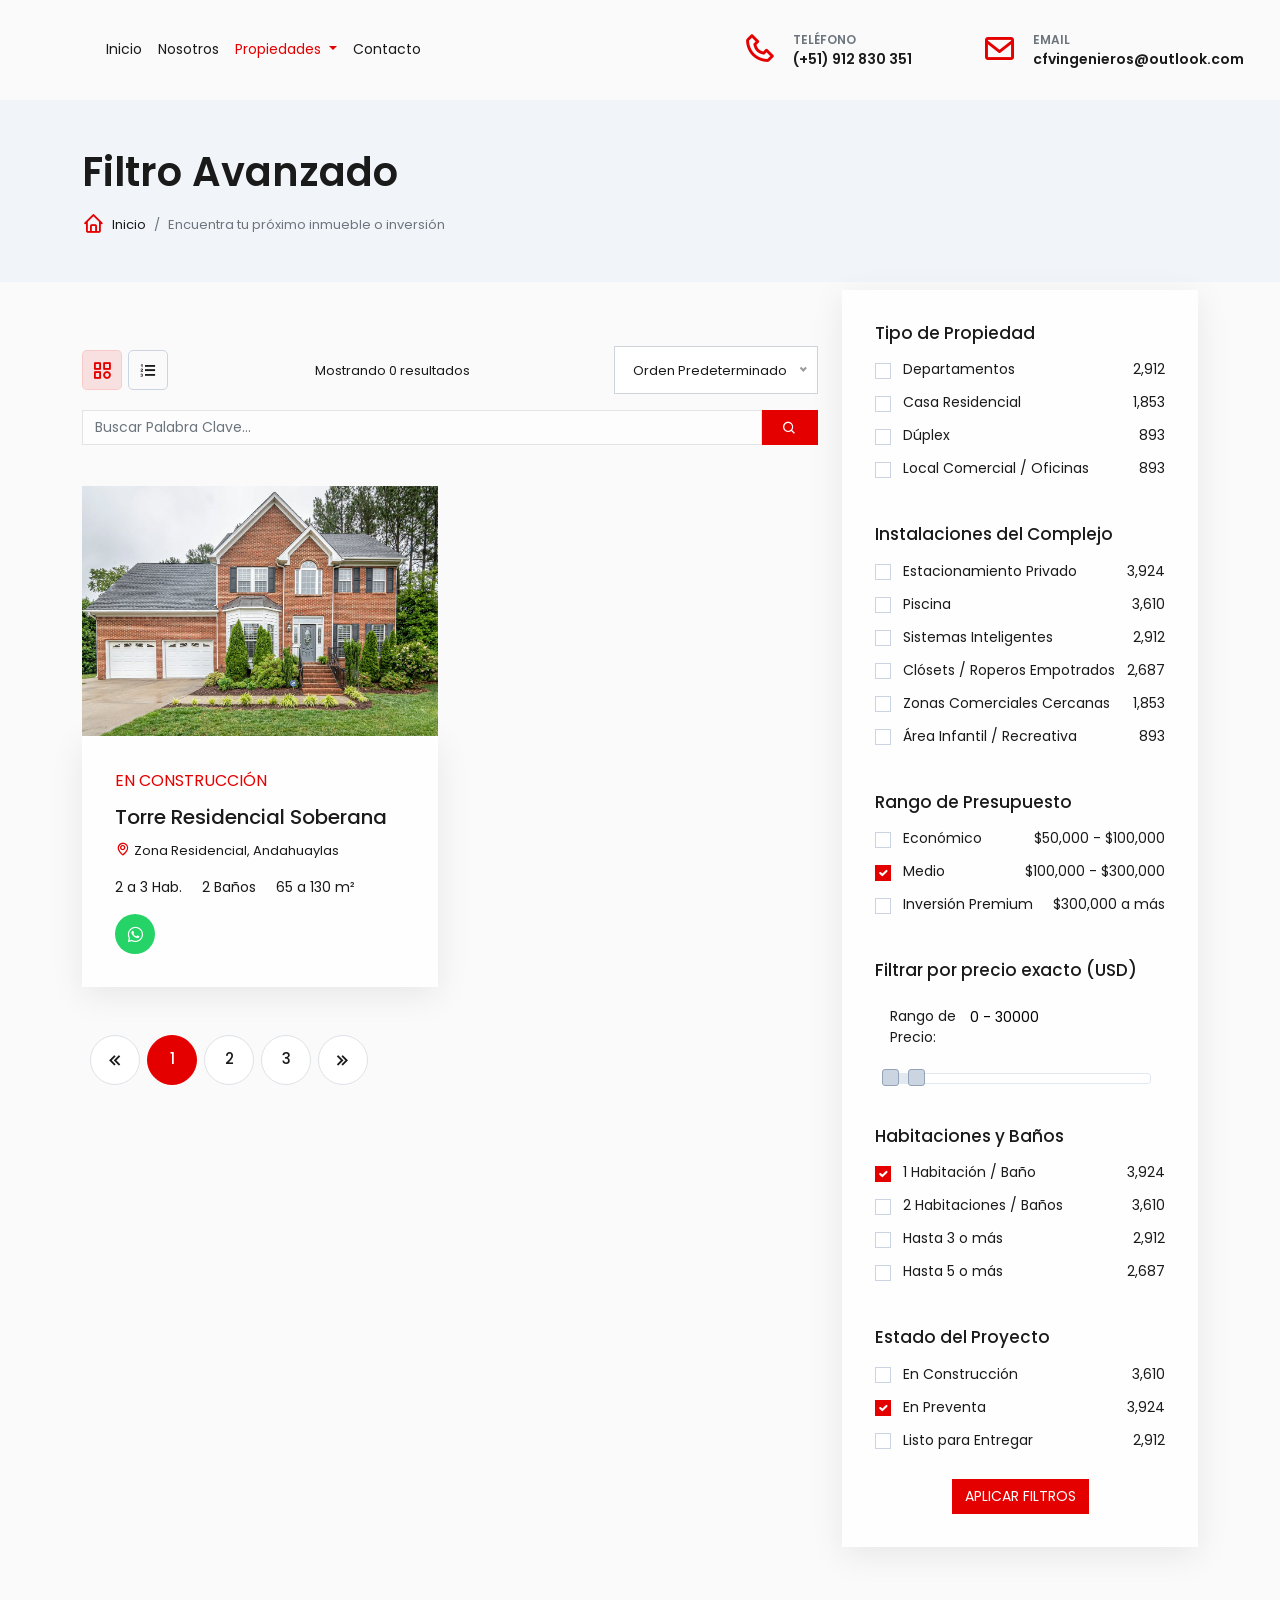
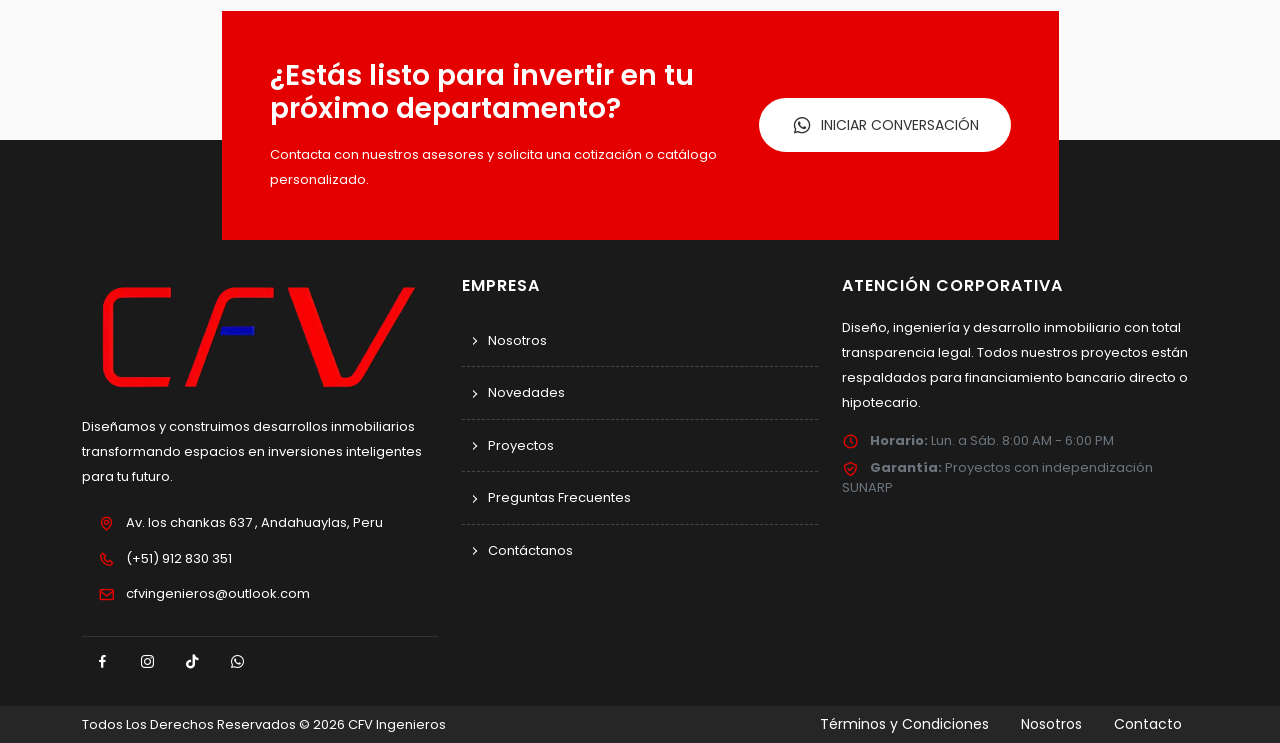
==== search.html @ 06c72a53 "" ====
<!DOCTYPE html>
<html lang="es">

<head>
    <meta charset="UTF-8">
    <meta name="viewport" content="width=device-width, initial-scale=1.0">
    <title>Inmobiliaria - CFV</title>

    <!-- Google Fonts -->
    <link rel="preconnect" href="https://fonts.googleapis.com">
    <link rel="preconnect" href="https://fonts.gstatic.com" crossorigin>
    <link
        href="https://fonts.googleapis.com/css2?family=Poppins:ital,wght@0,100;0,200;0,300;0,400;0,500;0,600;0,700;0,800;0,900;1,100;1,200;1,300;1,400;1,500;1,600;1,700;1,800;1,900&display=swap"
        rel="stylesheet">

    <!-- Css Files & Libraries -->
    <link rel="stylesheet" href="libs/bootstrap/css/bootstrap.min.css">
    <link rel="stylesheet" href="libs/boxicons/css/boxicons.min.css">
    <link rel="stylesheet" href="libs/owl/assets/owl.carousel.min.css">
    <link rel="stylesheet" href="libs/owl/assets/owl.theme.default.min.css">
    <link rel="stylesheet" href="libs/niceselect/css/nice-select.css">
    <link rel="stylesheet" href="libs/slick/slick.css">
    <link rel="stylesheet" href="libs/slick/slick-theme.css">
    <link rel="stylesheet" href="libs/jquery_ui/jquery-ui.css">
    <link rel="stylesheet" href="css/style.css">
</head>

<body>

    <div id="app">
        <!-- Navbar Start -->
        <nav class="navbar navbar-expand-lg">
            <div class="container">
                <a class="navbar-brand" href="index.html" title="Logo">
                    <img src="images/logo.png" height="50" alt="">
                </a>
                <button class="navbar-toggler" type="button" data-bs-toggle="offcanvas" title="Menu Toggle"
                    data-bs-target="#offcanvas" aria-controls="offcanvas">
                    <span class="navbar-toggler-icon"></span>
                </button>
                <div class="offcanvas offcanvas-end w-100" id="offcanvas">
                    <div class="offcanvas-header">
                        <a class="navbar-brand" href="index.html" title="Logo">
                            <img src="images/logo.png" height="50" alt="">
                        </a>
                        <button type="button" class="btn-close" data-bs-dismiss="offcanvas" aria-label="Close"></button>
                    </div>
                    <div class="offcanvas-body">
                        <ul class="navbar-nav me-auto mb-2 mb-lg-0">
                            <li class="nav-item">
                                <a class="nav-link" href="index.html">Inicio</a>
                            </li>
                            <li class="nav-item">
                                <a class="nav-link" href="index.html#about-us">Nosotros</a>
                            </li>
                            <li class="nav-item dropdown">
                                <a class="nav-link dropdown-toggle active" href="#" role="button" data-bs-toggle="dropdown"
                                    aria-expanded="false">
                                    Propiedades
                                </a>
                                <ul class="dropdown-menu">
                                    <li><a class="dropdown-item active" href="search.html">Buscador de Propiedades</a></li>
                                </ul>
                            </li>
                            <li class="nav-item">
                                <a class="nav-link" href="contacto.html">Contacto</a>
                            </li>
                        </ul>
                        <div class="row">
                            <div class="col-12 col-sm-6 mb-3 mb-sm-0">
                                <div class="d-flex phone-info">
                                    <div class="flex-shrink-0 me-3">
                                        <i class='bx bx-phone fs-4 text-main-color'></i>
                                    </div>
                                    <div class="flex-grow-1">
                                        <span class="fw-semibold fs-12 d-block text-muted">TELÉFONO</span>
                                        <span class="fs-14 fw-semibold">(+51) 912 830 351</span>
                                    </div>
                                </div>
                            </div>
                            <div class="col-12 col-sm-6 mb-3 mb-sm-0">
                                <div class="d-flex mail-info">
                                    <div class="flex-shrink-0 me-3">
                                        <i class='bx bx-envelope fs-4 text-main-color'></i>
                                    </div>
                                    <div class="flex-grow-1">
                                        <span class="fw-semibold fs-12 d-block text-muted">EMAIL</span>
                                        <span class="fs-14 fw-semibold">cfvingenieros@outlook.com</span>
                                    </div>
                                </div>
                            </div>
                        </div>
                    </div>
                </div>
            </div>
        </nav>
        <!-- ./navbar -->

        <!-- Breadcrumbs -->
        <section class="section page-breadcrumb mb-5">
            <div class="container">
                <h2>Filtro Avanzado</h2>
                <nav aria-label="breadcrumb">
                    <ol class="breadcrumb">
                        <li class="breadcrumb-item"><i class="bx bx-home"></i><a href="index.html">Inicio</a></li>
                        <li class="breadcrumb-item active" aria-current="page">Encuentra tu próximo inmueble o inversión</li>
                    </ol>
                </nav>
            </div>
        </section>
        <!-- ./page-breadcrumb -->


        <div class="container">
            <div class="row">
                <!-- Main Page Content -->
                <div class="col-12 col-md-8">
                    <main class="filter-results-area">
                        <div class="filter-options">
                            <div class="grid-view">
                                <a href="#" role="button" title="Vista en cuadrícula" class="active"><i
                                        class="bx bx-category"></i></a>
                                <a href="#" role="button" title="Vista en lista"><i class="bx bx-list-ol"></i></a>
                            </div>

                            <div class="showing-number">
                                <p>Mostrando <span id="total-proyectos-conteo">0</span> resultados</p>
                            </div>


                            <select name="sort" id="sort" title="Orden de visualización">
                                <option data-display="Orden Predeterminado">Orden Predeterminado</option>
                                <option value="">Más buscados</option>
                                <option value="">Novedades y lanzamientos</option>
                                <option value="">Precio: bajo a alto</option>
                                <option value="">Precio: alto a bajo</option>
                            </select>
                        </div>


                        <form action="#" method="get">
                            <input type="text" name="search" class="form-control" placeholder="Buscar palabra clave...">
                            <button type="submit" class="btn" title="Buscar"><i class="bx bx-search"></i></button>
                        </form>

                        <div class="row">

                           <!-- TARJETA RESULTADO 1 -->
                            <div class="col-12 col-md-6">
                                <div class="property-item position-relative">
                                    <div class="property-image" style="position: relative !important; z-index: 1 !important;">
                                        <!-- Envolvemos físicamente la foto en un enlace real -->
                                        <a href="single.html?id=soberana" style="display: block; width: 100%; height: 100%; pointer-events: auto !important; cursor: pointer !important;">
                                            <img src="images/image-2.jpg" height="250" alt="Torre Residencial Soberana" style="pointer-events: auto !important;">
                                        </a>
                                    </div>

                                    <div class="property-details">
                                        <span class="info-label">En Construcción</span>
                                        <h3 class="title"><a href="single.html?id=soberana" class="stretched-link">Torre Residencial Soberana</a></h3>
                                        <div class="location">
                                            <i class="bx bx-map"></i>
                                            Zona Residencial, Andahuaylas
                                        </div>
                                        <ul>
                                            <li>2 a 3 Hab.</li>
                                            <li>2 Baños</li>
                                            <li>65 a 130 m²</li>
                                        </ul>
                                        <!-- CORRECCIÓN COMERCIAL: Enlace de WhatsApp completo y unificado -->
                                        <div class="actions position-relative" style="z-index: 10;">
                                            <a href="https://wa.me." 
                                               target="_blank" title="Consultar por WhatsApp" 
                                               class="btn btn-sm btn-success rounded-circle d-flex align-items-center justify-content-center p-0" 
                                               style="width: 40px; height: 40px; background-color: #25D366; border: none;">
                                                <i class="bx bxl-whatsapp fs-5 text-white"></i>
                                            </a>
                                        </div>
                                    </div>
                                </div>
                            </div>
<!-- TARJETA RESULTADO 1 -->
                           <nav aria-label="Page navigation example">
                                <ul class="pagination my-4">
                                    <li class="page-item"><a class="page-link" href="#" title="Anterior"><i
                                                class="bx bx-chevrons-left"></i></a></li>
                                    <li class="page-item"><a class="page-link active" href="#">1</a></li>
                                    <li class="page-item"><a class="page-link" href="#">2</a></li>
                                    <li class="page-item"><a class="page-link" href="#">3</a></li>
                                    <li class="page-item"><a class="page-link" href="#" title="Siguiente"><i
                                                class="bx bx-chevrons-right"></i></a></li>
                                </ul>
                            </nav>
                        </div>
                    </main>
                </div>

                <!-- Sidebar -->
                <div class="col-12 col-md-4">
                    <aside class="filter-sidebar sticky-md-top">
                        <form action="search.html" method="get">
                            <h4 class="border-0 pt-0">Tipo de Propiedad</h4>
                            <ul>
                                <li>
                                    <label class="form-check-label">
                                        <input type="checkbox" class="form-check-input">
                                        Departamentos
                                        <span>2,912</span>
                                    </label>
                                </li>
                                <li>
                                    <label class="form-check-label">
                                        <input type="checkbox" class="form-check-input">
                                        Casa Residencial
                                        <span>1,853</span>
                                    </label>
                                </li>
                                <li>
                                    <label class="form-check-label">
                                        <input type="checkbox" class="form-check-input">
                                        Dúplex
                                        <span>893</span>
                                    </label>
                                </li>
                                 <li>
                                    <label class="form-check-label">
                                        <input type="checkbox" class="form-check-input">
                                        Local Comercial / Oficinas
                                        <span>893</span>
                                    </label>
                                </li>
                            </ul>

                            <h4>Instalaciones del Complejo</h4>
                            <ul>
                                <li>
                                    <label class="form-check-label">
                                        <input type="checkbox" class="form-check-input">
                                        Estacionamiento Privado
                                        <span>3,924</span>
                                    </label>
                                </li>
                                <li>
                                    <label class="form-check-label">
                                        <input type="checkbox" class="form-check-input">
                                        Piscina
                                        <span>3,610</span>
                                    </label>
                                </li>
                                <li>
                                    <label class="form-check-label">
                                        <input type="checkbox" class="form-check-input">
                                        Sistemas Inteligentes
                                        <span>2,912</span>
                                    </label>
                                </li>
                                <li>
                                    <label class="form-check-label">
                                        <input type="checkbox" class="form-check-input">
                                        Clósets / Roperos Empotrados
                                        <span>2,687</span>
                                    </label>
                                </li>
                                <li>
                                    <label class="form-check-label">
                                        <input type="checkbox" class="form-check-input">
                                        Zonas Comerciales Cercanas
                                        <span>1,853</span>
                                    </label>
                                </li>
                                <li>
                                    <label class="form-check-label">
                                        <input type="checkbox" class="form-check-input">
                                        Área Infantil / Recreativa
                                        <span>893</span>
                                    </label>
                                </li>
                            </ul>

                            <h4>Rango de Presupuesto</h4>
                            <ul>
                                <li>
                                    <label class="form-check-label">
                                        <input type="checkbox" class="form-check-input">
                                        Económico
                                        <span>$50,000 - $100,000</span>
                                    </label>
                                </li>
                                <li>
                                    <label class="form-check-label">
                                        <input type="checkbox" class="form-check-input" checked="checked">
                                        Medio
                                        <span>$100,000 - $300,000</span>
                                    </label>
                                </li>
                                <li>
                                    <label class="form-check-label">
                                        <input type="checkbox" class="form-check-input">
                                        Inversión Premium
                                        <span>$300,000 a más</span>
                                    </label>
                                </li>
                            </ul>

                            <h4>Filtrar por precio exacto (USD)</h4>
                            <div class="slider-box">
                                <label for="priceRange">Rango de Precio:</label>
                                <input type="text" id="priceRange" readonly>
                                <div id="price-range" class="slider"></div>
                            </div>

                            <h4>Habitaciones y Baños</h4>
                            <ul>
                                <li>
                                    <label class="form-check-label">
                                        <input type="checkbox" class="form-check-input" checked="checked">
                                        1 Habitación / Baño
                                        <span>3,924</span>
                                    </label>
                                </li>
                                <li>
                                    <label class="form-check-label">
                                        <input type="checkbox" class="form-check-input">
                                        2 Habitaciones / Baños
                                        <span>3,610</span>
                                    </label>
                                </li>
                                <li>
                                    <label class="form-check-label">
                                        <input type="checkbox" class="form-check-input">
                                        Hasta 3 o más
                                        <span>2,912</span>
                                    </label>
                                </li>
                                <li>
                                    <label class="form-check-label">
                                        <input type="checkbox" class="form-check-input">
                                        Hasta 5 o más
                                        <span>2,687</span>
                                    </label>
                                </li>
                            </ul>

                            <h4>Estado del Proyecto</h4>
                            <ul>
                                <li>
                                    <label class="form-check-label">
                                        <input type="checkbox" class="form-check-input">
                                        En Construcción
                                        <span>3,610</span>
                                    </label>
                                </li>
                                <li>
                                    <label class="form-check-label">
                                        <input type="checkbox" class="form-check-input" checked="checked">
                                        En Preventa
                                        <span>3,924</span>
                                    </label>
                                </li>
                                <li>
                                    <label class="form-check-label">
                                        <input type="checkbox" class="form-check-input">
                                        Listo para Entregar
                                        <span>2,912</span>
                                    </label>
                                </li>
                            </ul>

                            <div class="text-center">
                                <button type="button" class="btn">Aplicar Filtros</button>
                            </div>
                        </form>
                    </aside>
                </div>
            </div>
        </div>


        <!-- Call To Action -->
        <section class="section call-to-action-area position-relative pb-0 mb-0">
            <div class="container">
                <div class="call-to-action-inner">
                    <div class="d-md-flex align-items-center mb-0 text-center text-md-start">
                        <div class="me-auto">
                            <h6>¿Estás listo para invertir en tu próximo departamento?</h6>
                            <p>Contacta con nuestros asesores y solicita una cotización o catálogo personalizado.</p>
                        </div>
                        <a href="https://wa.link/wkljug" 
                           target="_blank" role="button">
                           <i class='bx bxl-whatsapp me-2'></i> Iniciar Conversación
                        </a>
                    </div>
                </div>
            </div>
        </section>
        <!-- ./call-to-action-area -->

        <!-- Footer -->
        <div class="footer">
            <div class="container">
                <div class="row">
                    <div class="col-12 col-md-4 mb-5 mb-md-0">
                        <a href="index.html" title="eStateX">
                            <img src="images/logo_reverse.png" alt="Logo">
                        </a>
                        <p class="my-3">Diseñamos y construimos desarrollos inmobiliarios 
                        transformando espacios en inversiones inteligentes para tu futuro.</p>
                        <ul class="nav flex-column ms-3">
                            <li class="nav-item my-2">
                                <i class="bx bx-map"></i>
                                <a href="https://maps.app.goo.gl/tuPTubRzCG1Ykdqv7" target="_blank" rel="noopener" class="text-white text-decoration-none">
                                    Av. los chankas 637 , Andahuaylas, Peru
                                </a>
                            </li>
                            <li class="nav-item my-2">
                                <i class="bx bx-phone"></i>
                                 <a href="https://wa.link/wkljug" class="text-white text-decoration-none">
                                    (+51) 912 830 351
                                </a>
                            </li>
                            <li class="nav-item my-2">
                                <i class="bx bx-envelope"></i>
                                <a href="mailto:cfvingenieros@outlook.com" class="text-white text-decoration-none">
                                    cfvingenieros@outlook.com
                                </a>
                            </li>
                        </ul>
                        <div class="social-links">
                            <a href="https://www.facebook.com/InmobiliariaCFV" target="_blank" title="Facebook"
                                rel="noopener"><i class="bx bxl-facebook"></i></a>
                            <a href="https://www.instagram.com/cfvinmobiliaria" target="_blank" title="Instagram"
                                rel="noopener"><i class="bx bxl-instagram"></i></a>
                            <!-- REEMPLAZADO LINKEDIN POR TIKTOK -->
                            <a href="https://www.tiktok.com/@cfvinmobiliaria" target="_blank" title="TikTok"
                                rel="noopener"><i class="bx bxl-tiktok"></i></a>
                            <!-- WHATSAPP ACTUALIZADO -->
                            <a href="https://wa.link/wkljug" target="_blank" title="WhatsApp" rel="noopener"><i
                                    class="bx bxl-whatsapp"></i></a>
                        </div>
                    </div>
                    <div class="col-12 col-md-4 mb-5 mb-md-0">
                        <h6>Empresa</h6>
                        <ul class="nav flex-column page-list">
                            <li class="nav-item">
                                <a href="#about-us" class="nav-link">Nosotros</a>
                            </li>
                            <li class="nav-item">
                                <a href="#" class="nav-link">Novedades</a>
                            </li>
                            <li class="nav-item">
                                <a href="search.html" class="nav-link">Proyectos</a>
                            </li>
                            <li class="nav-item">
                                <a href="#" class="nav-link">Preguntas Frecuentes</a>
                            </li>
                            <li class="nav-item">
                                <a href="https://wa.link/wkljug" class="nav-link border-0">Contáctanos</a>
                            </li>
                        </ul>
                    </div>
                    <div class="col-12 col-md-4 mb-5 mb-md-0">
                        <h6>Atención Corporativa</h6>
                        <p>Diseño, ingeniería y desarrollo inmobiliario con total transparencia legal. Todos nuestros proyectos están respaldados para financiamiento bancario directo o hipotecario.</p>
                        <ul class="list-unstyled text-muted fs-13 mt-3">
                            <li class="mb-2"><i class="bx bx-time-five me-2 text-main-color"></i> <strong>Horario:</strong> Lun. a Sáb. 8:00 AM - 6:00 PM</li>
                            <li><i class="bx bx-check-shield me-2 text-main-color"></i> <strong>Garantía:</strong> Proyectos con independización SUNARP</li>
                        </ul>
                    </div>
                </div>
            </div>
        </div>
        <!-- ./footer -->


<!-- Copy Rights -->
        <div class="copy-right">
            <div class="container">
                <div class="d-md-flex align-items-center justify-content-between">
                    <p class="text-capitalize text-center text-md-start">
                        Todos los derechos reservados © <script>document.write(new Date().getFullYear());</script> CFV Ingenieros
                    </p>
                    <ul class="nav justify-content-center justify-content-md-start">
                        <li class="nav-item">
                            <a href="#" class="nav-link">Términos y Condiciones</a>
                        </li>
                        <li class="nav-item">
                            <a href="#about-us" class="nav-link">Nosotros</a>
                        </li>
                        <li class="nav-item">
                            <a href="https://wa.link/wkljug" class="nav-link">Contacto</a>
                        </li>
                    </ul>
                </div>
            </div>
        </div>
        <!-- ./copy-right -->

    <!-- Js Files & Libraries -->
    <script src="libs/bootstrap/js/bootstrap.bundle.min.js"></script>
    <script src="libs/jquery/jquery-3.7.1.min.js"></script>
    <script src="libs/owl/owl.carousel.min.js"></script>
    <script src="libs/counterjs/jquery.waypoints.min.js"></script>
    <script src="libs/counterjs/jquery.counterup.min.js"></script>
    <script src="libs/niceselect/js/jquery.nice-select.min.js"></script>
    <script src="libs/jquery_ui/jquery-ui.js"></script>
    <script src="libs/slick/slick.min.js"></script>
    <script src="libs/lightcase/js/lightcase.js"></script>
    <script src="libs/lightcase/js/jquery.events.touch.min.js"></script>
    <script src="js/main.js"></script>
</body>

</html>
---- libs/niceselect/css/nice-select.css ----
.nice-select {
  -webkit-tap-highlight-color: transparent;
  background-color: #fff;
  border-radius: 0;
  border: 1px solid #ced4da;
  box-sizing: border-box;
  clear: both;
  cursor: pointer;
  display: block;
  float: left;
  font-family: inherit;
  font-size: 13px;
  font-weight: normal;
  height: 48px;
  line-height: 48px;
  outline: none;
  padding-left: 18px;
  padding-right: 30px;
  position: relative;
  text-align: left !important;
  -webkit-transition: all 0.2s ease-in-out;
  transition: all 0.2s ease-in-out;
  -webkit-user-select: none;
  -moz-user-select: none;
  -ms-user-select: none;
  user-select: none;
  white-space: nowrap;
  width: auto;
}

.nice-select:hover {
  border-color: #dbdbdb;
}

.nice-select:active,
.nice-select.open,
.nice-select:focus {
  border-color: #999;
}

.nice-select:after {
  border-bottom: 2px solid #999;
  border-right: 2px solid #999;
  content: '';
  display: block;
  height: 5px;
  margin-top: -4px;
  pointer-events: none;
  position: absolute;
  right: 12px;
  top: 50%;
  -webkit-transform-origin: 66% 66%;
  -ms-transform-origin: 66% 66%;
  transform-origin: 66% 66%;
  -webkit-transform: rotate(45deg);
  -ms-transform: rotate(45deg);
  transform: rotate(45deg);
  -webkit-transition: all 0.15s ease-in-out;
  transition: all 0.15s ease-in-out;
  width: 5px;
}

.nice-select.open:after {
  -webkit-transform: rotate(-135deg);
  -ms-transform: rotate(-135deg);
  transform: rotate(-135deg);
}

.nice-select.open .list {
  opacity: 1;
  pointer-events: auto;
  -webkit-transform: scale(1) translateY(0);
  -ms-transform: scale(1) translateY(0);
  transform: scale(1) translateY(0);
}

.nice-select.disabled {
  border-color: #ededed;
  color: #999;
  pointer-events: none;
}

.nice-select.disabled:after {
  border-color: #cccccc;
}

.nice-select.wide {
  width: 100%;
}

.nice-select.wide .list {
  left: 0 !important;
  right: 0 !important;
}

.nice-select.right {
  float: right;
}

.nice-select.right .list {
  left: auto;
  right: 0;
}

.nice-select.small {
  font-size: 12px;
  height: 36px;
  line-height: 34px;
}

.nice-select.small:after {
  height: 4px;
  width: 4px;
}

.nice-select.small .option {
  line-height: 34px;
  min-height: 34px;
}

.nice-select .list {
  background-color: #fff;
  border-radius: 5px;
  box-shadow: 0 0 0 1px rgba(68, 68, 68, 0.11);
  box-sizing: border-box;
  margin-top: 4px;
  opacity: 0;
  overflow: hidden;
  padding: 0;
  pointer-events: none;
  position: absolute;
  top: 100%;
  left: 0;
  -webkit-transform-origin: 50% 0;
  -ms-transform-origin: 50% 0;
  transform-origin: 50% 0;
  -webkit-transform: scale(0.75) translateY(-21px);
  -ms-transform: scale(0.75) translateY(-21px);
  transform: scale(0.75) translateY(-21px);
  -webkit-transition: all 0.2s cubic-bezier(0.5, 0, 0, 1.25), opacity 0.15s ease-out;
  transition: all 0.2s cubic-bezier(0.5, 0, 0, 1.25), opacity 0.15s ease-out;
  z-index: 9;
}

.nice-select .list:hover .option:not(:hover) {
  background-color: transparent !important;
}

.nice-select .option {
  cursor: pointer;
  font-weight: 400;
  line-height: 40px;
  list-style: none;
  min-height: 40px;
  outline: none;
  padding-left: 18px;
  padding-right: 29px;
  text-align: left;
  -webkit-transition: all 0.2s;
  transition: all 0.2s;
}

.nice-select .option:hover,
.nice-select .option.focus,
.nice-select .option.selected.focus {
  background-color: #f6f6f6;
}

.nice-select .option.selected {
  font-weight: bold;
}

.nice-select .option.disabled {
  background-color: transparent;
  color: #999;
  cursor: default;
}

.no-csspointerevents .nice-select .list {
  display: none;
}

.no-csspointerevents .nice-select.open .list {
  display: block;
}
---- css/style.css ----
:root {
    /* CAMBIO DE PALETA: Configuración de Rojo Corporativo CFV e Infraestructura */
    --main-color: #E50000;          /* Rojo oficial de los folletos CFV */
    --main-rgb-color: 229, 0, 0;    /* Equivalente RGB para las transparencias y efectos */
    --dark-color: #1A1A1A;          /* Gris oscuro profundo / carbón del brochure */
    --box-shadow: 0 8px 32px 0 rgba(0, 0, 0, 0.08); /* Sombra suavizada para efecto vidrio */
    --border-color: rgba(255, 255, 255, 0.2);     /* Bordes translúcidos para el acabado modernizado */
    
    /* Variables de Vidrio Esmerilado (Glassmorphism) */
    --glass-bg: rgba(255, 255, 255, 0.75);         /* Fondo claro translúcido */
    --glass-blur: blur(12px);                     /* Nivel de desenfoque de fondo */
}

body {
    font-size: 14px;
    color: var(--dark-color);
    font-family: "Poppins", sans-serif;
    background-color: #FAFAFA; /* Un fondo sutil para que resalten los bloques transparentes */
}

a,
.nav-link {
    color: inherit;
    font-size: inherit;
    text-decoration: none;
}

a:hover,
.nav-link:hover {
    color: inherit;
}

h1,
h2,
h3,
h4,
h5,
h6,
p {
    margin: 0;
}

h2 {
    font-size: 2.5rem;
    font-weight: 600;
}

p {
    font-size: 13px;
    line-height: 25px;
}

img {
    max-width: 100%;
}

section {
    margin: 1rem 0;
    padding: 3rem 0;
}

section .text-center {
    margin-bottom: 2rem;
}

.bg-light {
    background-color: #F1F5F9 !important;
}

i {
    font-size: 1.375rem;
    vertical-align: middle;
}

ul {
    padding: 0;
    margin: 0;
    list-style: none;
}

@media (min-width: 1400px) {

    .container,
    .container-lg,
    .container-md,
    .container-sm,
    .container-xl,
    .container-xxl {
        max-width: 1200px;
    }
}

.form-control:not(textarea.form-control),
.form-select,
.btn {
    --element-height: 3rem;
    border-radius: 0;
    font-size: inherit;
    height: var(--elment-height);
    text-transform: capitalize;
}

.form-control:focus,
.form-select:focus,
.btn:focus {
    outline: none;
    box-shadow: none;
    border-color: var(--main-color);
}

textarea.form-control {
    border-radius: 0;
    font-size: inherit;
    text-transform: capitalize;
}

.btn {
    z-index: 1;
    color: white;
    transition: 0.3s;
    position: relative;
    text-transform: uppercase;
    border-color: var(--main-color);
    background-color: var(--main-color);
    line-height: calc(var(--elment-height) - 13px);
}

.btn:after {
    top: 0;
    left: 0;
    width: 0;
    z-index: -1;
    content: '';
    height: 100%;
    transition: 0.3s;
    position: absolute;
    background-color: white;
}

.btn.dark {
    background-color: var(--dark-color);
    color: white;
    border-color: var(--dark-color);
}

.btn:hover {
    color: var(--dark-color);
    border: 1px solid var(--main-color);
}

.btn.dark:hover {
    border-color: var(--dark-color);
}

.btn:hover:after {
    width: 100%;
}

.btn-close:focus {
    outline: 0;
    box-shadow: none;
    opacity: 1;
}

.bs-tooltip-auto[data-popper-placement^=top] .tooltip-arrow::before,
.bs-tooltip-top .tooltip-arrow::before {
    border-top-color: var(--main-color);
}

.tooltip-inner {
    background-color: var(--main-color);
}

ul.list {
    width: 100%;
}

/*  =========================================================================   Navbar  */
.navbar {
    padding: 0;
    height: 100px;
    transition: 0.3s linear;
}

.navbar-brand span {
    font-weight: 700;
    color: var(--main-color);
    margin-left: -3px;
    font-size: 21px;
}

.navbar i {
    color: var(--main-color);
    font-size: 35px !important;
}

.navbar-nav .nav-link.active,
.navbar-nav .show>.nav-link {
    color: var(--main-color);
}

.fs-12 {
    font-size: 12px;
}

@media (min-width: 992px) {
    .dropdown-menu {
        border-radius: 0;
        border: none;
        font-size: inherit;
        padding: 1rem;
        border-top: 5px solid var(--main-color);
        box-shadow: var(--box-shadow);
        transform: translateY(20px);
        opacity: 0;
        visibility: hidden;
        display: block;
        transition: 0.2s;
    }

    .dropdown:hover .dropdown-menu {
        opacity: 1;
        visibility: visible;
        transform: translateY(0);
    }

    .dropdown-item {
        padding: .65rem 1rem;
    }

    .dropdown-toggle {
        pointer-events: none;
    }

    .dropdown-item:focus,
    .dropdown-item:hover {
        color: var(--main-color) !important;
        background-color: transparent;
    }

    .dropdown-item.active,
    .dropdown-item:active {
        text-decoration: none;
        background-color: rgb(var(--main-rgb-color), 0.1);
        color: var(--main-color);
    }
}

@media (max-width: 992px) {
    .nav-link {
        padding: 1rem;
        font-size: 1rem;
        font-weight: 500;
        display: flex;
        align-items: center;
        justify-content: space-between;
        border-bottom: 1px dashed var(--border-color);
    }

    .nav-item:last-of-type .nav-link {
        border: none;
    }

    .offcanvas-sm .row {
        background-color: whitesmoke;
        padding: 1rem;
    }

    ul.dropdown-menu.show {
        border: none;
        border-radius: 0;
        font-size: inherit;
        padding: 1rem;
    }

    .dropdown-item {
        padding: 1rem;
        position: relative;
    }

    .dropdown-item:before {
        content: '';
        display: inline-block;
        width: 10px;
        height: 2px;
        background-color: var(--dark-color);
        vertical-align: middle;
        margin-right: .75rem;
    }

    .dropdown-item.active,
    .dropdown-item:active {
        background-color: var(--main-color);
    }

    a.nav-link.dropdown-toggle.show:after {
        transform: rotate(180deg);
    }

    button.navbar-toggler {
        border: none;
    }

    .navbar-toggler:focus {
        text-decoration: none;
        outline: 0;
        box-shadow: none;
    }
}

/*  =========================================================================   Header  */
.header {
    background: url("../images/frontage.jpg");
    background-position: center;
    background-repeat: no-repeat;
    background-size: cover;
    position: relative;
    padding: 5rem 0;
}

.header::after {
    content: '';
    position: absolute;
    width: 100%;
    height: 100%;
    /* Gradiente ajustado con matiz oscuro y transparente */
    background: linear-gradient(135deg, var(--dark-color), transparent 60%);
    top: 0;
}

@media (max-width: 992px) {
    .text-content p {
        margin: 2em 0;
    }

    .text-content {
        position: relative;
        z-index: 1;
        color: white;
        text-align: center;
    }

    .estate-search-box {
        width: 90%;
    }
}

@media screen and (min-width: 992px) {
    .header .text-content {
        color: white;
        position: relative;
        z-index: 1;
        width: 60%;
    }

    .header .text-content h2 {
        font-size: 55px;
        font-weight: 900;
        text-transform: capitalize;
    }

    .header .text-content p {
        margin: 1.5rem 0;
        position: relative;
        padding-left: 2rem;
        line-height: 28px;
        width: 85%;
        margin-left: 1rem;
    }

    .header .text-content p::before {
        content: '';
        position: absolute;
        left: 0;
        height: 100%;
        width: 1px;
        background-color: white;
    }

    .header .text-content h6 {
        text-transform: uppercase;
        font-size: 14px;
        letter-spacing: 1px;
    }

    .estate-search-box {
        width: 65%;
    }
}

a.play-video-btn.pulse {
    width: 45px;
    height: 45px;
    border: 2px solid white;
    border-radius: 50%;
    display: grid;
    place-content: center;
    margin-left: 1.5rem;
    background-color: white;
    color: var(--main-color);
    position: relative;
}

a.play-video-btn.pulse:before,
a.play-video-btn.pulse:after {
    content: '';
    position: absolute;
    width: 100%;
    height: 100%;
    border-radius: 100%;
    z-index: -1;
}

a.play-video-btn.pulse:before {
    background-color: white;
    animation: pulsing 2s 0.25s linear infinite;
}

a.play-video-btn.pulse:after {
    background-color: white;
    animation: pulsing 2s linear infinite;
}

/* MODIFICACIÓN: Aplicación del efecto Vidrio Esmerilado (Glassmorphism) a las cajas principales */
.estate-search-box,
.filter-sidebar, 
.sidebar, 
.comment-form, 
.widget {
    background: var(--glass-bg) !important;
    backdrop-filter: var(--glass-blur) !important;
    -webkit-backdrop-filter: var(--glass-blur) !important;
    border: 1px solid var(--border-color) !important;
    box-shadow: var(--box-shadow) !important;
    padding: 2rem;
    margin: 0 auto;
    margin-top: -40px;
    z-index: 1;
    position: relative;
}

/* Ajustes complementarios de entradas de texto sobre transparencias */
.form-control {
    background: rgba(255, 255, 255, 0.6) !important;
    border: 1px solid rgba(0, 0, 0, 0.1) !important;
}

.form-control:focus {
    background: rgba(255, 255, 255, 0.95) !important;
}

/*  =========================================================================   About  */
.list-icons i {
    --icon-height: 45px;
    background-color: rgb(var(--main-rgb-color), 0.10);
    width: var(--icon-height);
    height: var(--icon-height);
    border-radius: 50%;
    display: inline-grid !important;
    place-content: center;
    margin-right: .5rem;
    color: var(--main-color);
}

.alert-quote {
    background-color: rgb(var(--main-rgb-color), 0.05);
    padding: 1.25rem;
    border-left: .35rem solid var(--main-color);
}

.bottom-15 {
    bottom: .9375rem;
}

/*  =========================================================================   Statistics  */
.statistic-area {
    color: white;
    padding: 0;
}

@media (min-width: 992px) {
    .statistic-area {
        /* ACTUALIZACIÓN: Gradiente corporativo alineado al gris y rojo de CFV */
        background: linear-gradient(to right, var(--main-color) 50%, var(--dark-color) 50%);
    }
}

.statistic-area h6 span {
    font-size: 17px;
}

.statistic-area h6 {
    font-size: 24px;
    font-weight: 600;
    text-transform: capitalize;
}

@media (max-width: 992px) {
    .statistic-area h6 {
        color: black;
        margin-bottom: 1.5rem;
    }
}

.static-item .text {
    display: block;
}

.static-item {
    text-align: center;
    position: relative;
    z-index: 1;
    padding: 2rem;
    color: inherit;
}

.static-item .counter {
    font-size: 28px;
    font-weight: 600;
    margin-right: 6px;
    margin-top: 12px;
}

/* MODIFICACIÓN: Degradado secuencial sofisticado de grises oscuros institucionales para las barras de progreso */
.statistic-area .col-lg-2:nth-child(2) { background-color: #121212; }
.statistic-area .col-lg-2:nth-child(3) { background-color: #1c1c1c; }
.statistic-area .col-lg-2:nth-child(4) { background-color: #262626; }
.statistic-area .col-lg-2:nth-child(5) { background-color: #303030; }
.statistic-area .col-lg-2:nth-child(6) { background-color: #3a3a3a; }

/*  =========================================================================   Property Store  */
.bg-main-color {
    background-color: var(--main-color);
    color: white;
}

/*  =========================================================================   Services  */
.services-card {
    /* ACTUALIZACIÓN: Estilo refinado para las tarjetas de servicios integrando la nueva identidad */
    border: 1px solid var(--dark-color);
    box-shadow: 5px 5px var(--dark-color);
    transition: 0.5s cubic-bezier(0.075, 0.82, 0.165, 1);
}

.services-card .card-body:not(.featured-list-card .card-body) {
    padding: 2.25rem;
}

.services-card img {
    background-color: white;
    border-radius: .25rem;
}

.services-card h5 {
    margin: .5rem 0;
}

.services-card p {
    font-size: 0.875rem;
    margin-bottom: .5rem;
}

.services-card a:not(h5 a) {
    font-size: 0.875rem;
    font-weight: 500;
}

.services-card a:not(h5 a) i {
    font-size: 1rem;
}

.services-card:hover {
    background-color: var(--main-color);
    color: white;
    box-shadow: 5px 5px var(--main-color);
}

/*  =========================================================================   Featured Listing Properties  */
/* MODIFICACIÓN PREMIUM: Inyección de efecto de Vidrio Esmerilado translúcido a las tarjetas del catálogo */
.featured-list-card {
    background: var(--glass-bg) !important;
    backdrop-filter: var(--glass-blur) !important;
    -webkit-backdrop-filter: var(--glass-blur) !important;
    border: 1px solid var(--border-color) !important;
    box-shadow: var(--box-shadow) !important;
    transition: transform 0.3s ease, box-shadow 0.3s ease;
}

.featured-list-card:hover {
    transform: translateY(-5px);
    box-shadow: 0 12px 40px 0 rgba(var(--main-rgb-color), 0.15) !important;
}

.featured-list-card .card-image {
    height: 220px;
    overflow: hidden;
    position: relative;
}

.featured-list-card .card-image img {
    transition: .5s linear;
}

.featured-list-card:hover .card-image img {
    transform: scale(1.1);
}

.featured-list-card .card-image span {
    position: absolute;
    top: 10px;
    right: 10px;
    background-color: var(--main-color);
    color: white;
    padding: .25rem .75rem;
    font-size: 13px;
    font-weight: 500;
}

.featured-list-card .card-image .location-gallery {
    position: absolute;
    bottom: 0;
    font-size: 12px;
    width: 100%;
    padding: 1rem;
    background: linear-gradient(to top, rgba(0,0,0,0.8) 0%, transparent 100%);
    color: white;
    display: flex;
    justify-content: space-between;
}

.featured-list-card .card-image .location-gallery i {
    font-size: 19px;
    vertical-align: bottom;
    margin-right: 0.25rem;
}

.featured-list-card .card-body .price {
    margin: .5rem 0;
    display: block;
    font-weight: 600;
    color: var(--main-color);
}

.featured-list-card .card-body h6 {
    font-size: 18px;
}

.featured-list-card .card-body p {
    margin: .5rem 0;
}

.featured-list-card .card-body ul {
    margin-top: 1.5rem;
}

.featured-list-card .card-body {
    border: 1px solid rgba(0,0,0,0.05);
    border-top: none;
}

/*  =========================================================================   Plane Area  */
.sketch-details {
    background-color: var(--main-color);
    color: white;
    padding: 4rem;
}

.sketch-details p {
    margin: 2rem 0 4rem;
}

.sketch-details li {
    margin-bottom: 1rem;
    display: flex;
    position: relative;
    justify-content: space-between;
}

.sketch-details li:after {
    content: '';
    position: absolute;
    width: 100%;
    border: 1px dashed rgb(255 255 255 / 50%);
    top: 50%;
}

.sketch-details li span {
    background-color: var(--main-color);
    display: inline-block;
    z-index: 1;
    padding: 0 .75rem;
    font-size: 13px;
}

.sketch-details li span:nth-child(1) {
    font-weight: 600;
    font-size: 14px;
}

/*  =========================================================================   Aminities Area  */
.aminity-card {
    display: grid;
    place-content: center;
    margin-bottom: 1.5rem;
    border-radius: 1rem;
    padding: 1.5rem;
    text-align: center;
    transition: 0.2s linear;
    border: 1px solid transparent;
    background-color: #F8FAFC; /* Un tono gris claro premium más limpio */
}

.aminity-card:hover {
    border: 1px solid var(--main-color);
    background-color: white;
    transform: scale(1.03);
    box-shadow: var(--box-shadow);
}

.aminity-card i {
    font-size: 2rem;
    color: var(--main-color);
}

.aminity-card h6 {
    font-weight: 600;
    font-size: 1rem;
    margin: 0.75rem auto;
}

/*  =========================================================================   Owl Carousel  */
.owl-stage-outer {
    height: 10%;
}

@media (min-width: 992px) {
    .owl-nav>button {
        position: absolute;
        top: 50%;
        width: 50px;
        height: 50px;
        border: 1px solid #e8e5e5 !important;
        border-radius: 50%;
        background-color: white !important;
        transition: 0.3s ease;
        --translate-button-size: 65px;
        opacity: 0;
        visibility: hidden;
        z-index: -99;
    }

    .owl-nav .owl-prev {
        left: var(--translate-button-size);
    }

    .owl-nav .owl-next {
        right: var(--translate-button-size);
    }

    .owl-section:hover .owl-nav>button {
        --translate-button-size: -65px;
        opacity: 1;
        visibility: visible;
        box-shadow: 0 4px 15px rgba(0,0,0,0.1);
    }
}

@keyframes pulseShadow {
    0% { box-shadow: 0 0 0 0 rgba(var(--main-rgb-color), 0.4); }
    70% { box-shadow: 0 0 0 15px rgba(var(--main-rgb-color), 0); }
    100% { box-shadow: 0 0 0 0 rgba(var(--main-rgb-color), 0); }
}

.owl-nav>button:hover {
    transform: scale(1.1);
    animation: pulseShadow 2s infinite;
    border-color: var(--main-color) !important;
    color: var(--main-color) !important;
}

@media (max-width: 992px) {
    .owl-nav>button {
        width: 50px;
        height: 50px;
        border: 1px solid #e8e5e5 !important;
        border-radius: 50%;
        background-color: white !important;
        margin-right: 0.5rem;
    }

    .owl-nav {
        margin-top: 1.5rem;
    }
}

@keyframes pulsing {
    100% {
        transform: scale(2);
        opacity: 0;
    }
}

/*  =========================================================================   Clients Testimonails  */
/* MODIFICACIÓN: Efecto vidrio esmerilado translúcido aplicado a los testimonios de clientes */
.card.feedback-card {
    background: var(--glass-bg) !important;
    backdrop-filter: var(--glass-blur) !important;
    -webkit-backdrop-filter: var(--glass-blur) !important;
    border: 1px solid var(--border-color) !important;
    box-shadow: var(--box-shadow) !important;
    width: 50%;
    margin: 20px auto;
    border-radius: 0;
    padding: 2rem;
}

@media (max-width: 992px) {
    .card.feedback-card {
        width: 90%;
    }
}

.card.feedback-card .card-footer {
    padding: 0 1.5rem;
    background-color: transparent;
    border: 0;
}

.card.feedback-card .card-footer img {
    border-radius: 50%;
}

.card.feedback-card .card-body i {
    color: var(--main-color);
    font-size: 4rem;
    position: absolute;
    top: -25px;
}

/*  =========================================================================   Call To Action  */
.call-to-action-inner {
    background-color: var(--main-color);
    color: white;
    width: 75%;
    margin: 0 auto;
    padding: 3rem;
}

.call-to-action-inner h6 {
    font-size: 1.75rem;
    font-weight: 600;
    margin-bottom: 1rem;
}

.call-to-action-inner:before {
    content: '';
    position: absolute;
    width: 100%;
    height: 100px;
    background-color: var(--dark-color);
    left: 0;
    z-index: -1;
    bottom: 0;
}

.call-to-action-inner a[role="button"] {
    background-color: white;
    color: #333;
    align-self: center;
    padding: 1rem 2rem;
    display: inline-flex !important;  /* MODIFICACIÓN: Une el icono y texto horizontalmente */
    white-space: nowrap !important;   /* MODIFICACIÓN: Evita que el texto se parta en dos */
    border-radius: 30px !important;   /* MODIFICACIÓN: Le da el acabado redondeado moderno */
    align-items: center;
    text-transform: uppercase;
    transition: 0.3s ease;
}

.call-to-action-inner a[role="button"]:hover {
    box-shadow: 0 3px 15px rgb(0, 0, 0, 0.35);
}

@media (max-width: 992px) {
    .call-to-action-inner {
        background-color: var(--main-color);
        color: white;
        width: 90%;
        margin: 0 auto;
        padding: 2rem;
    }

    .call-to-action-inner a[role="button"] {
        display: inline-flex;
        margin-top: 1rem;
    }
}

/*  =========================================================================   Call To Action  */


.footer {
    padding: 2.25rem;
    background-color: var(--dark-color);
    color: white;
}

.footer h6 {
    text-transform: uppercase;
    margin-bottom: 1.25rem;
    font-weight: 600;
    letter-spacing: 1px;
}

.footer form {
    display: flex;
    margin-top: 1rem;
}

.footer .nav-link {
    padding: 1rem .5rem;
    position: relative;
    border-bottom: 1px dashed #424a45;
}

.footer ul i {
    font-size: 17px;
    color: var(--main-color);
    margin-right: .5rem;
}

.footer ul li {
    font-size: 13px;
}

.footer .nav-link:before {
    content: '';
    display: inline-block;
    width: 6px;
    height: 6px;
    background-color: transparent;
    vertical-align: middle;
    margin-right: .75rem;
    border: 1px solid;
    transform: rotate(45deg);
    border-color: white white transparent transparent;
}

.social-links i {
    font-size: 17px;
    margin: 1rem .75rem 0;
}

.social-links {
    border-top: 1px solid #ffffff1c;
    margin-top: 1.5rem;
}

.copy-right {
    background-color: #262626; /* Gris carbón balanceado para la banda de créditos */
    color: white;
}

/*  =========================================================================   Search.html  */
.page-breadcrumb {
    background-color: #F1F5F9;
    margin: 0;
}

.page-breadcrumb .breadcrumb {
    margin-top: 1rem;
    font-size: 13px;
    margin-bottom: 0;
    display: flex;
    align-items: end;
}

.page-breadcrumb .breadcrumb i {
    vertical-align: bottom;
    margin-right: .5rem;
    color: var(--main-color);
}

.filter-options {
    display: flex;
    margin: 1rem 0;
    align-items: center;
    justify-content: space-between;
}

.grid-view a {
    border: 1px solid #CBD5E1;
    width: 40px;
    height: 40px;
    display: inline-block;
    text-align: center;
    line-height: 37px;
    border-radius: 5px;
    margin-right: 2px;
}

.grid-view a.active {
    /* ACTUALIZACIÓN: Adaptación segura al RGB de tu nuevo color rojo de marca */
    background-color: rgba(var(--main-rgb-color), 0.1);
    color: var(--main-color);
    border-color: rgba(var(--main-rgb-color), 0.1);
}

main.filter-results-area form {
    display: flex;
    margin-bottom: 1.5rem;
    padding-bottom: 1rem;
    border-bottom: 1px solid var(--border-color);
}

form button i {
    font-size: 1rem;
    width: 30px;
}

.property-item {
    margin-bottom: 1.5rem;
    position: relative !important; /* Mantiene el límite del stretched-link para los textos */
}

.property-image {
    position: relative !important; /* CORRECCIÓN: Cambiado de static a relative para que el enlace tome tamaño real */
    z-index: 1 !important;         /* Asegura que la caja de la foto flote en una capa limpia */
    overflow: hidden;
}

.property-image img {
    width: 100%;
    object-fit: cover;
    pointer-events: auto !important; /* CRÍTICO: Fuerza a la foto a reaccionar y capturar el clic obligatoriamente */
    cursor: pointer !important;       /* Muestra el ícono de la mano de hipervínculo en el mouse */
}

/* MODIFICACIÓN PREMIUM: Vidrio Esmerilado (Glassmorphism) para los detalles del catálogo */
.property-details {
    background: var(--glass-bg) !important;
    backdrop-filter: var(--glass-blur) !important;
    -webkit-backdrop-filter: var(--glass-blur) !important;
    border: 1px solid var(--border-color) !important;
    box-shadow: var(--box-shadow) !important;
    padding: 2rem;
    position: relative !important; /* 2. AÑADIR ESTA LÍNEA */
    z-index: 1 !important;        /* 3. AÑADIR ESTA LÍNEA */
    transition: 0.3s cubic-bezier(0.075, 0.82, 0.165, 1);
}

.property-item:hover .property-details {
    box-shadow: 0 12px 40px 0 rgba(var(--main-rgb-color), 0.12) !important;
    transform: translateY(-2px);
}

span.info-label {
    color: var(--main-color);
    font-size: 1rem;
    text-transform: uppercase;
}

.property-details .title {
    font-size: 1.25rem;
    font-weight: 500;
    margin: .75rem 0;
}

.property-details .location {
    font-size: 13px;
}

.property-details .location i {
    color: var(--main-color);
    font-size: 16px;
    vertical-align: text-top;
}

.property-details ul {
    display: flex;
    margin: 1rem 0;
}

.property-details ul li {
    /* display: inline-block; */
    margin-right: 1.25rem;
}

.property-details .actions a {
    background-color: #F1F5F9;
    padding: 7px;
    display: inline-block;
    width: 40px;
    text-align: center;
    height: 40px;
    line-height: 28px;
    border-radius: 2px;
}

.property-details .actions a i {
    color: #94A3B8;
    font-size: 18px;
}

.slider-gallery .slick-slider:hover img {
    /* filter: grayscale(1) blur(2px); */
    opacity: 0.3;
}

.slider-gallery .slick-slide img:hover {
    opacity: 1;
}

/* MODIFICACIÓN PREMIUM: Barra lateral de filtros con efecto esmerilado translúcido */
.filter-sidebar {
    background: var(--glass-bg) !important;
    backdrop-filter: var(--glass-blur) !important;
    -webkit-backdrop-filter: var(--glass-blur) !important;
    border: 1px solid var(--border-color) !important;
    box-shadow: var(--box-shadow) !important;
    padding: 2rem;
}

.filter-sidebar h4 {
    font-size: 17px;
    font-weight: 500;
    margin-bottom: 1rem;
    border-top: 1px solid var(--border-color);
    padding-top: 1rem;
}

.filter-sidebar .form-check-label {
    display: flex;
    margin-bottom: .75rem;
}

.filter-sidebar .form-check-label span {
    margin-left: auto;
}

.filter-sidebar .form-check-label .form-check-input {
    border-radius: 0;
    width: 1rem;
    height: 1rem;
    margin-right: .75rem;
    border-color: #CBD5E1;
}

.form-check-input:checked {
    background-color: var(--main-color);
    border-color: var(--main-color) !important;
}

.filter-sidebar .form-check-label:hover .form-check-input {
    border-color: var(--main-color);
}

.filter-sidebar ul {
    margin-bottom: 1.75rem;
}

.slider-box {
    width: 90%;
    margin: 25px auto
}

.slider-box label,
.slider-box input {
    border: none;
    display: inline-block;
    margin-right: -4px;
    vertical-align: top;
    width: 30%
}

.slider-box input {
    width: 70%;
    background-color: transparent;
}

.slider-box .slider {
    margin: 25px 0
}

a.page-link {
    padding: 0;
    font-size: 15px;
    width: 50px;
    height: 50px;
    display: grid;
    place-content: center;
    border-radius: 50%;
    margin: 0 .5rem;
    color: inherit;
    font-weight: 500;
}

.active>.page-link,
.page-link.active {
    background-color: var(--main-color);
    border-color: var(--main-color);
}

.page-link:hover {
    color: var(--main-color);
    background-color: #F1F5F9;
    border-color: var(--main-color);
}

.page-link:focus {
    color: var(--main-color);
    box-shadow: none;
}

.page-item:first-child .page-link {
    border-top-left-radius: 50%;
    border-bottom-left-radius: 50%;
}

.page-item:last-child .page-link {
    border-top-right-radius: 50%;
    border-bottom-right-radius: 50%;
}


/*  =========================================================================   Single.html  */
.meta-category {
    background-color: var(--main-color);
    color: white;
    font-size: 13px;
    padding: 4px 9px;
    margin-right: 1rem;
}

[class^="meta"] i {
    font-size: 18px;
    color: var(--main-color);
    margin-right: .25rem;
    vertical-align: text-top;
}

.bg-orange {
    background-color: var(--main-color) !important; /* Sincronizado con el rojo corporativo */
}

.property-info-content h2 {
    margin: 1.5rem 0;
    font-size: 36px;
    font-weight: 600;
}

article p {
    line-height: 28px;
    margin-bottom: 1rem;
    font-size: 14px;
}

.property-detail-info-list {
    background-color: #F1F5F9;
    display: flex;
}

.property-detail-info-list ul:nth-child(1) {
    padding: 3rem;
    border-right: 1px solid #CBD5E1;
}

.property-detail-info-list ul li {
    margin-bottom: 1rem;
}

.property-detail-info-list ul li span {
    font-weight: 600;
    margin-left: .5rem;
}

.property-detail-info-list ul:nth-child(2) {
    padding: 3rem;
}

.text-main-color {
    color: var(--main-color);
}

/* MODIFICACIÓN PREMIUM: Vidrio Esmerilado para el cuadro de envío de reseñas */
.comment-form {
    background: var(--glass-bg) !important;
    backdrop-filter: var(--glass-blur) !important;
    -webkit-backdrop-filter: var(--glass-blur) !important;
    border: 1px solid var(--border-color) !important;
    box-shadow: var(--box-shadow) !important;
    padding: 3rem;
    border-top: 0;
}

.comment-form h4 {
    font-size: 21px;
    margin-bottom: .5rem;
}

.add-a-review h6 {
    font-size: 13px;
    margin-right: .5rem;
}

.add-a-review {
    display: flex;
    align-items: center;
    margin-bottom: 2rem;
}

.product-ratting i {
    color: #FFC107; /* Amarillo dorado limpio para las estrellas */
    font-size: 13px;
}

.comment-element {
    display: flex;
    padding: 1.5rem 0;
    border-bottom: 1px solid #E2E8F0;
    align-items: center;
}

.section-title {
    font-weight: 600;
    margin-bottom: 1rem;
    position: relative;
    font-size: 1.125rem;
}

.section-title:before {
    width: 4px;
    height: 25px;
    background-color: var(--main-color);
    content: '';
    display: inline-block;
    vertical-align: bottom;
    margin-right: 0.75rem;
}

article .section-title {
    margin-top: 3.5rem;
}

/* MODIFICACIÓN PREMIUM: Widgets laterales translúcidos al estilo de la web de Prospera */
.widget {
    background: var(--glass-bg) !important;
    backdrop-filter: var(--glass-blur) !important;
    -webkit-backdrop-filter: var(--glass-blur) !important;
    border: 1px solid var(--border-color) !important;
    box-shadow: var(--box-shadow) !important;
    padding: 2rem;
    margin-bottom: 2rem;
}

.author-widget img {
    width: 100px;
    height: 100px;
    border-radius: 50%;
}

.widget.author-widget {
    text-align: center;
}

.widget.author-widget h5 {
    margin-top: 1rem;
}

.widget.author-widget small {
    margin-top: .5rem;
    display: block;
}

.widget.author-widget .product-ratting {
    margin: 1rem 0;
}

.widget.author-widget .socials i {
    color: #94A3B8;
    font-size: 19px;
    width: 45px;
    height: 45px;
    line-height: 45px;
}

.product-price del {
    font-weight: 400;
    font-style: italic;
    color: gray;
}

.product-price {
    color: var(--main-color); /* Cambiado de red fijo a tu variable global */
    font-size: 13px;
    font-weight: 600;
}

.widget .slick-slide {
    height: 100%;
    overflow: hidden;
}

.tag-widget a {
    background-color: rgba(0, 0, 0, 0.05); /* Fondo gris claro suave para las etiquetas */
    font-size: 12px;
    padding: .5rem 1rem;
    margin-bottom: 4px;
    display: inline-block;
    text-transform: uppercase;
    transition: .5s;
    border: 1px solid transparent;
}

.tag-widget a:hover {
    color: white;
    background-color: var(--main-color); /* Al pasar el mouse se ilumina con el rojo de CFV */
    border-color: var(--main-color);
}

.g-map {
    max-width: 100%;
    list-style: none;
    transition: none;
    overflow: hidden;
    height: 350px;
}

#embed-ded-map-canvas {
    height: 100%;
    width: 100%;
    max-width: 100%;
}

#embed-ded-map-canvas img {
    max-width: none !important;
    background: none !important;
    font-size: inherit;
    font-weight: inherit;
}

#embed-ded-map-canvas iframe {
    height: 100%;
    width: 100%;
    border: 0;
}

.cursor {
    position: fixed;
    top: 0;
    left: 0;
    width: 20px;
    height: 20px;
    background-color: rgba(var(--main-rgb-color), 0.5); /* Cambiado el verde anterior por el rojo rgb translúcido */
    border-radius: 100%;
    z-index: 999;
}
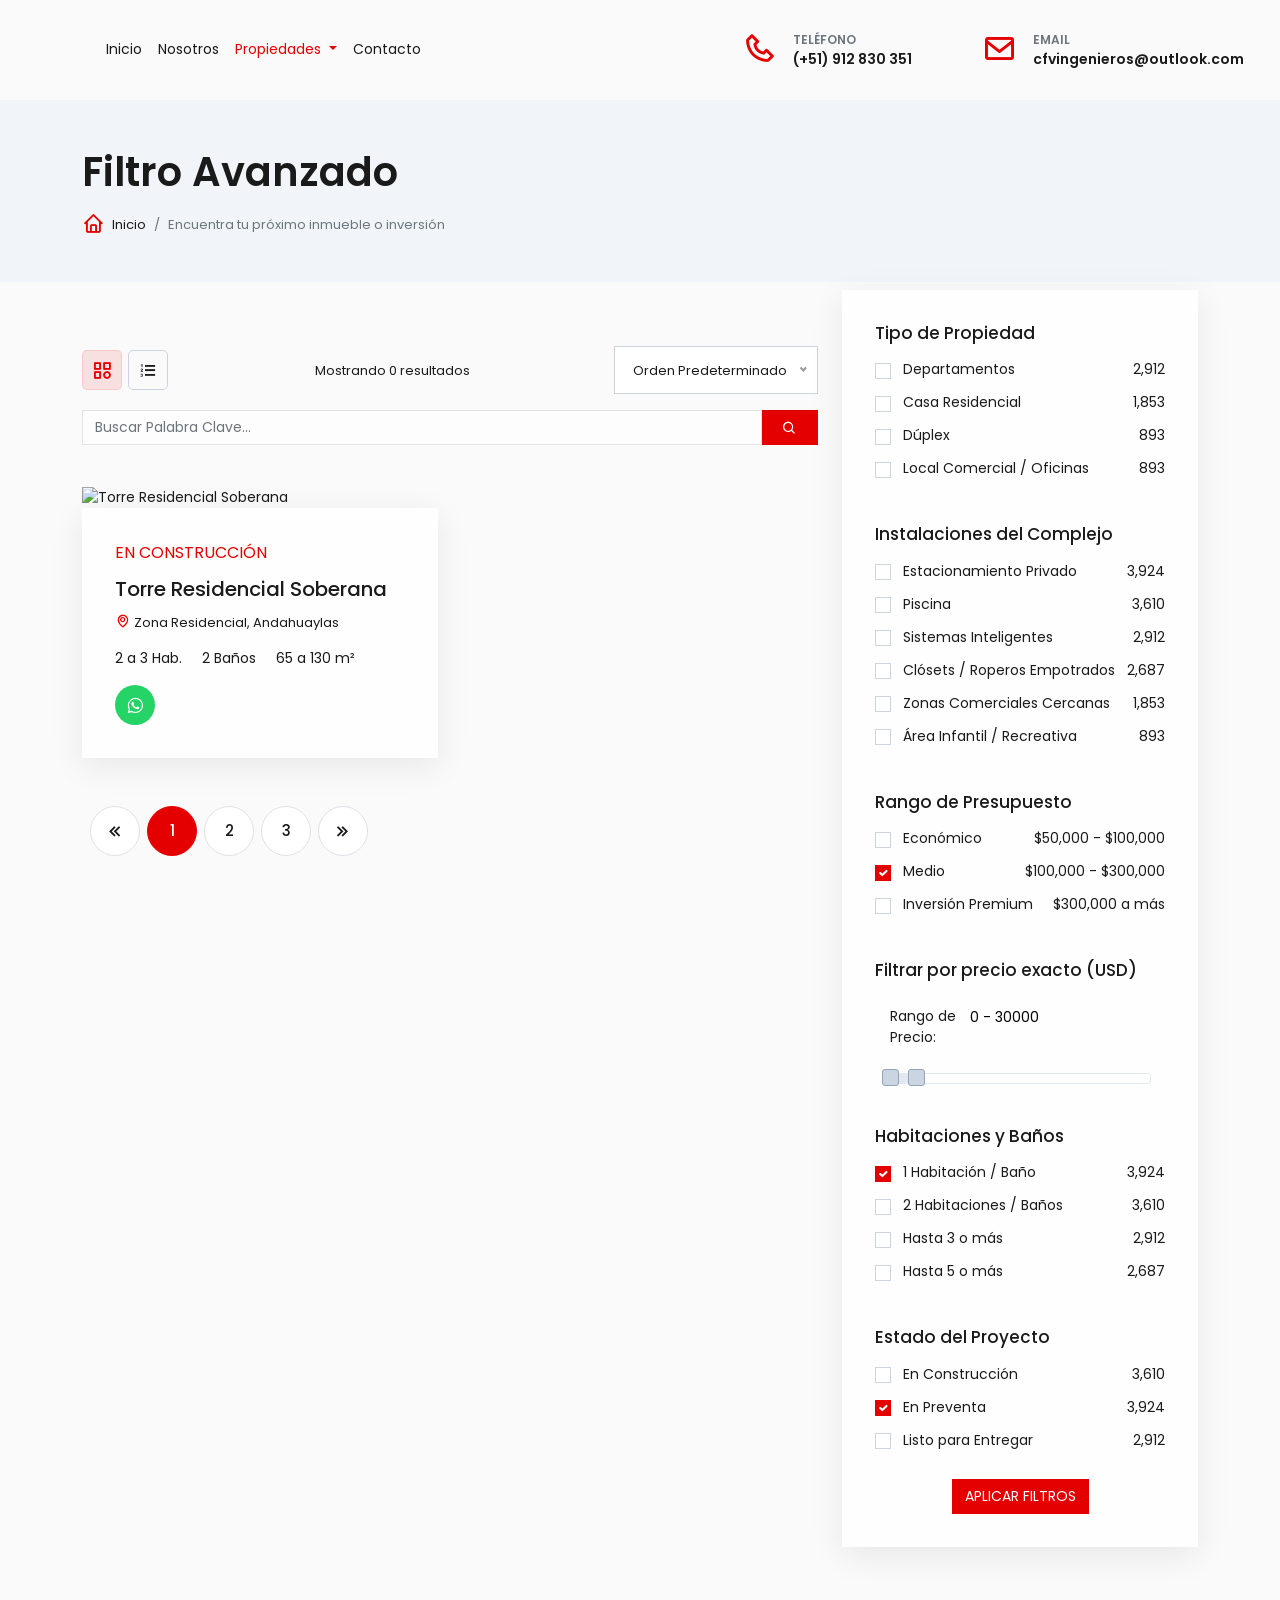
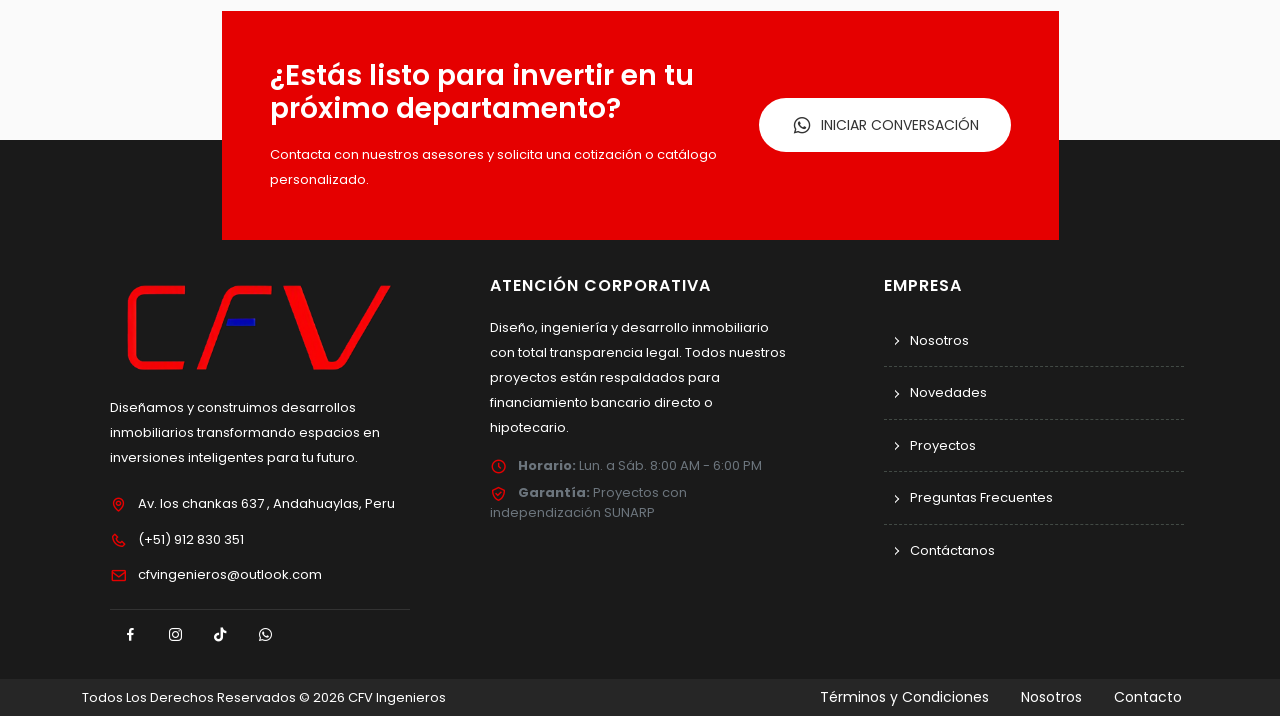
==== commit b54664a5: "" ====
--- a/search.html
+++ b/search.html
@@ -399,73 +399,69 @@
         <div class="footer">
             <div class="container">
                 <div class="row">
-                    <div class="col-12 col-md-4 mb-5 mb-md-0">
-                        <a href="index.html" title="eStateX">
-                            <img src="images/logo_reverse.png" alt="Logo">
-                        </a>
-                        <p class="my-3">Diseñamos y construimos desarrollos inmobiliarios 
-                        transformando espacios en inversiones inteligentes para tu futuro.</p>
-                        <ul class="nav flex-column ms-3">
-                            <li class="nav-item my-2">
-                                <i class="bx bx-map"></i>
-                                <a href="https://maps.app.goo.gl/tuPTubRzCG1Ykdqv7" target="_blank" rel="noopener" class="text-white text-decoration-none">
-                                    Av. los chankas 637 , Andahuaylas, Peru
-                                </a>
-                            </li>
-                            <li class="nav-item my-2">
-                                <i class="bx bx-phone"></i>
-                                 <a href="https://wa.link/wkljug" class="text-white text-decoration-none">
-                                    (+51) 912 830 351
-                                </a>
-                            </li>
-                            <li class="nav-item my-2">
-                                <i class="bx bx-envelope"></i>
-                                <a href="mailto:cfvingenieros@outlook.com" class="text-white text-decoration-none">
-                                    cfvingenieros@outlook.com
-                                </a>
-                            </li>
-                        </ul>
-                        <div class="social-links">
-                            <a href="https://www.facebook.com/InmobiliariaCFV" target="_blank" title="Facebook"
-                                rel="noopener"><i class="bx bxl-facebook"></i></a>
-                            <a href="https://www.instagram.com/cfvinmobiliaria" target="_blank" title="Instagram"
-                                rel="noopener"><i class="bx bxl-instagram"></i></a>
-                            <!-- REEMPLAZADO LINKEDIN POR TIKTOK -->
-                            <a href="https://www.tiktok.com/@cfvinmobiliaria" target="_blank" title="TikTok"
-                                rel="noopener"><i class="bx bxl-tiktok"></i></a>
-                            <!-- WHATSAPP ACTUALIZADO -->
-                            <a href="https://wa.link/wkljug" target="_blank" title="WhatsApp" rel="noopener"><i
-                                    class="bx bxl-whatsapp"></i></a>
+                    
+                    <!-- Columna 1: Logo y Contacto -->
+                    <div class="col-12 col-md-4 mb-5 mb-md-0 d-flex justify-content-center">
+                        <div style="max-width: 300px; width: 100%; text-align: left;">
+                            <a href="index.html" title="eStateX">
+                                <img src="images/logo_reverse.png" alt="Logo">
+                            </a>
+                            <p class="my-3">Diseñamos y construimos desarrollos inmobiliarios transformando espacios en inversiones inteligentes para tu futuro.</p>
+                            <ul class="nav flex-column">
+                                <li class="nav-item my-2">
+                                    <i class="bx bx-map"></i>
+                                    <a href="https://maps.app.goo.gl/tuPTubRzCG1Ykdqv7" target="_blank" rel="noopener" class="text-white text-decoration-none">
+                                        Av. los chankas 637 , Andahuaylas, Peru
+                                    </a>
+                                </li>
+                                <li class="nav-item my-2">
+                                    <i class="bx bx-phone"></i>
+                                    <a href="https://wa.link/wkljug" class="text-white text-decoration-none">
+                                        (+51) 912 830 351
+                                    </a>
+                                </li>
+                                <li class="nav-item my-2">
+                                    <i class="bx bx-envelope"></i>
+                                    <a href="mailto:cfvingenieros@outlook.com" class="text-white text-decoration-none">
+                                        cfvingenieros@outlook.com
+                                    </a>
+                                </li>
+                            </ul>
+                            <div class="social-links mt-3">
+                                <a href="https://www.facebook.com/InmobiliariaCFV" target="_blank" title="Facebook" rel="noopener"><i class="bx bxl-facebook"></i></a>
+                                <a href="https://www.instagram.com/cfvinmobiliaria" target="_blank" title="Instagram" rel="noopener"><i class="bx bxl-instagram"></i></a>
+                                <a href="https://www.tiktok.com/@cfvinmobiliaria" target="_blank" title="TikTok" rel="noopener"><i class="bx bxl-tiktok"></i></a>
+                                <a href="https://wa.link/wkljug" target="_blank" title="WhatsApp" rel="noopener"><i class="bx bxl-whatsapp"></i></a>
+                            </div>
                         </div>
                     </div>
-                    <div class="col-12 col-md-4 mb-5 mb-md-0">
-                        <h6>Empresa</h6>
-                        <ul class="nav flex-column page-list">
-                            <li class="nav-item">
-                                <a href="#about-us" class="nav-link">Nosotros</a>
-                            </li>
-                            <li class="nav-item">
-                                <a href="#" class="nav-link">Novedades</a>
-                            </li>
-                            <li class="nav-item">
-                                <a href="search.html" class="nav-link">Proyectos</a>
-                            </li>
-                            <li class="nav-item">
-                                <a href="#" class="nav-link">Preguntas Frecuentes</a>
-                            </li>
-                            <li class="nav-item">
-                                <a href="https://wa.link/wkljug" class="nav-link border-0">Contáctanos</a>
-                            </li>
-                        </ul>
+
+                    <!-- Columna 2: Atención Corporativa -->
+                    <div class="col-12 col-md-4 mb-5 mb-md-0 d-flex justify-content-center">
+                        <div style="max-width: 300px; width: 100%; text-align: left;">
+                            <h6>Atención Corporativa</h6>
+                            <p>Diseño, ingeniería y desarrollo inmobiliario con total transparencia legal. Todos nuestros proyectos están respaldados para financiamiento bancario directo o hipotecario.</p>
+                            <ul class="list-unstyled text-muted fs-13 mt-3">
+                                <li class="mb-2"><i class="bx bx-time-five me-2 text-main-color"></i> <strong>Horario:</strong> Lun. a Sáb. 8:00 AM - 6:00 PM</li>
+                                <li><i class="bx bx-check-shield me-2 text-main-color"></i> <strong>Garantía:</strong> Proyectos con independización SUNARP</li>
+                            </ul>
+                        </div>
                     </div>
-                    <div class="col-12 col-md-4 mb-5 mb-md-0">
-                        <h6>Atención Corporativa</h6>
-                        <p>Diseño, ingeniería y desarrollo inmobiliario con total transparencia legal. Todos nuestros proyectos están respaldados para financiamiento bancario directo o hipotecario.</p>
-                        <ul class="list-unstyled text-muted fs-13 mt-3">
-                            <li class="mb-2"><i class="bx bx-time-five me-2 text-main-color"></i> <strong>Horario:</strong> Lun. a Sáb. 8:00 AM - 6:00 PM</li>
-                            <li><i class="bx bx-check-shield me-2 text-main-color"></i> <strong>Garantía:</strong> Proyectos con independización SUNARP</li>
-                        </ul>
+
+                    <!-- Columna 3: Empresa (Con padding-left añadido) -->
+                    <div class="col-12 col-md-4 mb-5 mb-md-0 d-flex justify-content-center" style="padding-left: 40px;">
+                        <div style="max-width: 300px; width: 100%; text-align: left;">
+                            <h6>Empresa</h6>
+                            <ul class="nav flex-column page-list">
+                                <li class="nav-item"><a href="#about-us" class="nav-link">Nosotros</a></li>
+                                <li class="nav-item"><a href="#" class="nav-link">Novedades</a></li>
+                                <li class="nav-item"><a href="search.html" class="nav-link">Proyectos</a></li>
+                                <li class="nav-item"><a href="#" class="nav-link">Preguntas Frecuentes</a></li>
+                                <li class="nav-item"><a href="https://wa.link/wkljug" class="nav-link border-0">Contáctanos</a></li>
+                            </ul>
+                        </div>
                     </div>
+                    
                 </div>
             </div>
         </div>
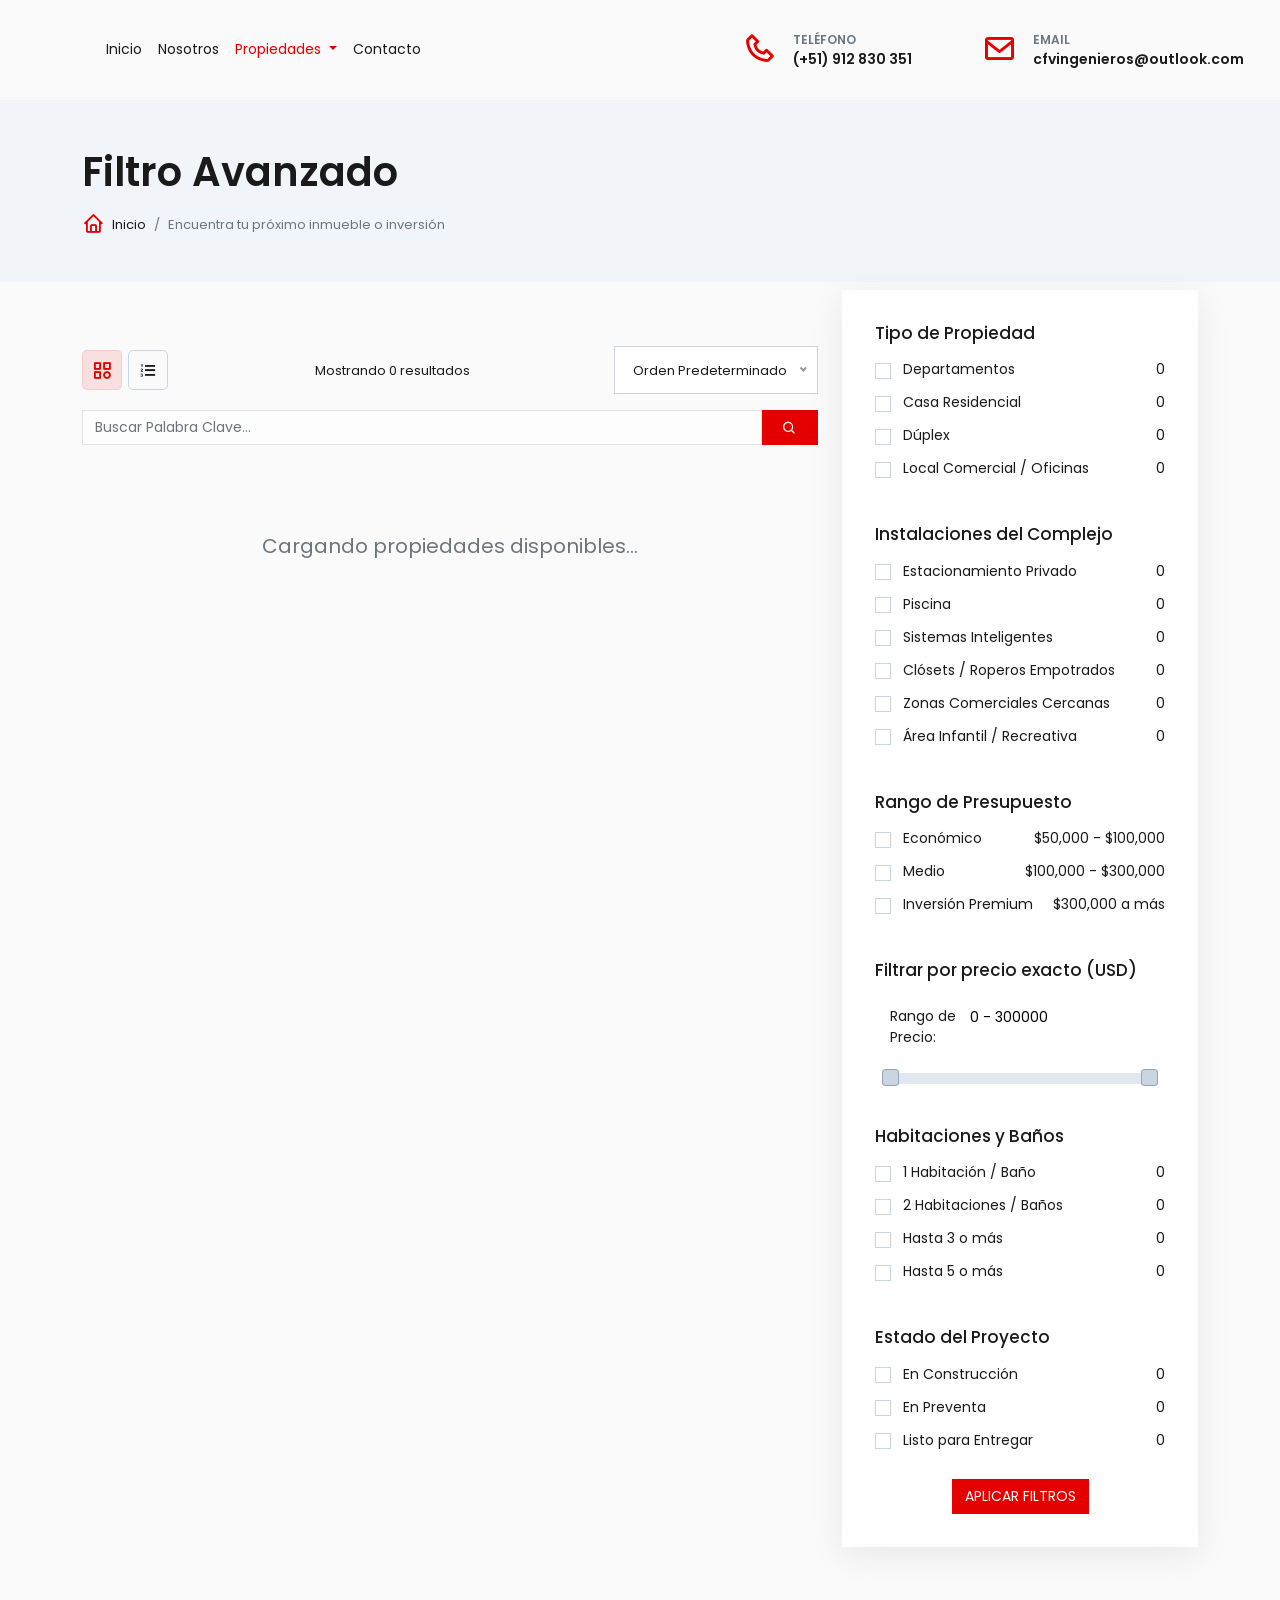
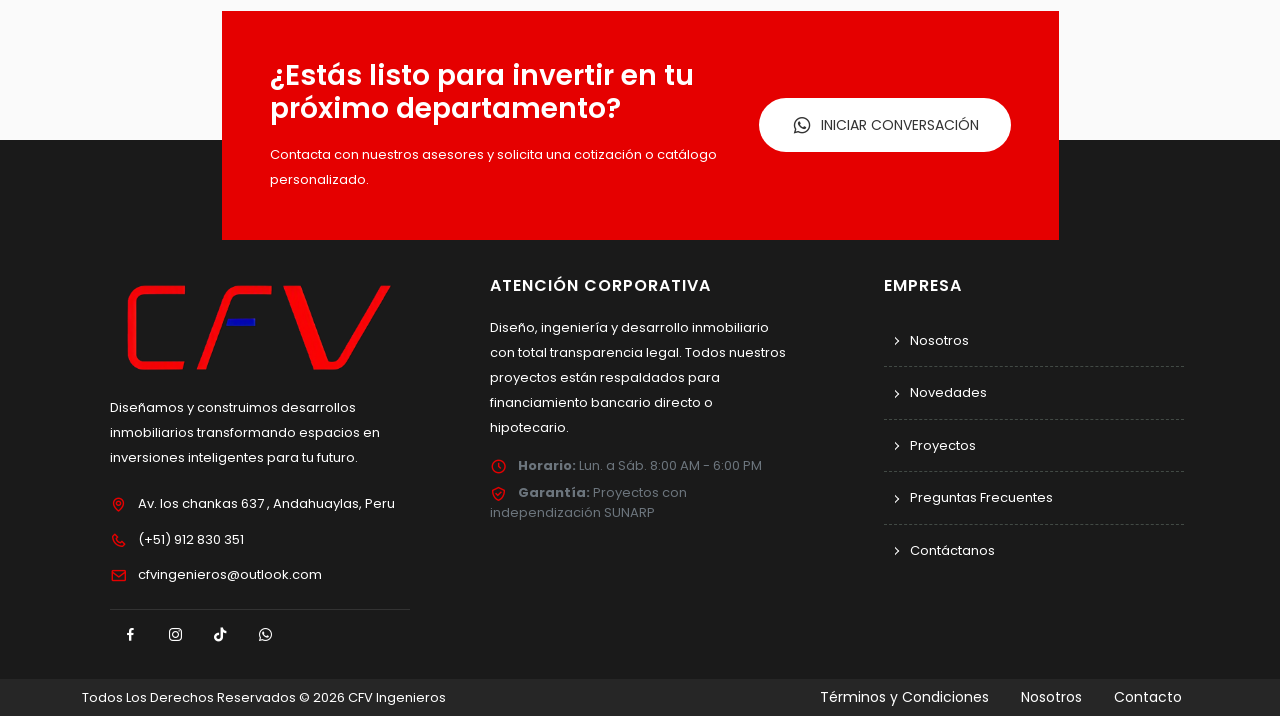
==== commit d2cbc7bc: "" ====
--- a/search.html
+++ b/search.html
@@ -6,14 +6,10 @@
     <meta name="viewport" content="width=device-width, initial-scale=1.0">
     <title>Inmobiliaria - CFV</title>
 
-    <!-- Google Fonts -->
     <link rel="preconnect" href="https://fonts.googleapis.com">
     <link rel="preconnect" href="https://fonts.gstatic.com" crossorigin>
-    <link
-        href="https://fonts.googleapis.com/css2?family=Poppins:ital,wght@0,100;0,200;0,300;0,400;0,500;0,600;0,700;0,800;0,900;1,100;1,200;1,300;1,400;1,500;1,600;1,700;1,800;1,900&display=swap"
-        rel="stylesheet">
-
-    <!-- Css Files & Libraries -->
+    <link href="https://fonts.googleapis.com/css2?family=Poppins:ital,wght@0,100;0,200;0,300;0,400;0,500;0,600;0,700;0,800;0,900;1,100;1,200;1,300;1,400;1,500;1,600;1,700;1,800;1,900&display=swap" rel="stylesheet">
+
     <link rel="stylesheet" href="libs/bootstrap/css/bootstrap.min.css">
     <link rel="stylesheet" href="libs/boxicons/css/boxicons.min.css">
     <link rel="stylesheet" href="libs/owl/assets/owl.carousel.min.css">
@@ -28,14 +24,12 @@
 <body>
 
     <div id="app">
-        <!-- Navbar Start -->
         <nav class="navbar navbar-expand-lg">
             <div class="container">
                 <a class="navbar-brand" href="index.html" title="Logo">
                     <img src="images/logo.png" height="50" alt="">
                 </a>
-                <button class="navbar-toggler" type="button" data-bs-toggle="offcanvas" title="Menu Toggle"
-                    data-bs-target="#offcanvas" aria-controls="offcanvas">
+                <button class="navbar-toggler" type="button" data-bs-toggle="offcanvas" title="Menu Toggle" data-bs-target="#offcanvas" aria-controls="offcanvas">
                     <span class="navbar-toggler-icon"></span>
                 </button>
                 <div class="offcanvas offcanvas-end w-100" id="offcanvas">
@@ -54,8 +48,7 @@
                                 <a class="nav-link" href="index.html#about-us">Nosotros</a>
                             </li>
                             <li class="nav-item dropdown">
-                                <a class="nav-link dropdown-toggle active" href="#" role="button" data-bs-toggle="dropdown"
-                                    aria-expanded="false">
+                                <a class="nav-link dropdown-toggle active" href="#" role="button" data-bs-toggle="dropdown" aria-expanded="false">
                                     Propiedades
                                 </a>
                                 <ul class="dropdown-menu">
@@ -94,9 +87,6 @@
                 </div>
             </div>
         </nav>
-        <!-- ./navbar -->
-
-        <!-- Breadcrumbs -->
         <section class="section page-breadcrumb mb-5">
             <div class="container">
                 <h2>Filtro Avanzado</h2>
@@ -108,18 +98,13 @@
                 </nav>
             </div>
         </section>
-        <!-- ./page-breadcrumb -->
-
-
         <div class="container">
             <div class="row">
-                <!-- Main Page Content -->
                 <div class="col-12 col-md-8">
                     <main class="filter-results-area">
                         <div class="filter-options">
                             <div class="grid-view">
-                                <a href="#" role="button" title="Vista en cuadrícula" class="active"><i
-                                        class="bx bx-category"></i></a>
+                                <a href="#" role="button" title="Vista en cuadrícula" class="active"><i class="bx bx-category"></i></a>
                                 <a href="#" role="button" title="Vista en lista"><i class="bx bx-list-ol"></i></a>
                             </div>
 
@@ -127,106 +112,59 @@
                                 <p>Mostrando <span id="total-proyectos-conteo">0</span> resultados</p>
                             </div>
 
-
                             <select name="sort" id="sort" title="Orden de visualización">
-                                <option data-display="Orden Predeterminado">Orden Predeterminado</option>
-                                <option value="">Más buscados</option>
-                                <option value="">Novedades y lanzamientos</option>
-                                <option value="">Precio: bajo a alto</option>
-                                <option value="">Precio: alto a bajo</option>
+                                <option value="predeterminado" data-display="Orden Predeterminado">Orden Predeterminado</option>
+                                <option value="mas_buscados">Más buscados</option>
+                                <option value="lanzamientos">Novedades y lanzamientos</option>
+                                <option value="precio_bajo">Precio: bajo a alto</option>
+                                <option value="precio_alto">Precio: alto a bajo</option>
                             </select>
                         </div>
 
-
-                        <form action="#" method="get">
-                            <input type="text" name="search" class="form-control" placeholder="Buscar palabra clave...">
-                            <button type="submit" class="btn" title="Buscar"><i class="bx bx-search"></i></button>
+                        <form id="form-busqueda-texto" action="#" method="get" onsubmit="return false;">
+                            <input type="text" id="search-keyword" name="search" class="form-control" placeholder="Buscar palabra clave...">
+                            <button type="button" id="btn-buscar-texto" class="btn" title="Buscar"><i class="bx bx-search"></i></button>
                         </form>
 
-                        <div class="row">
-
-                           <!-- TARJETA RESULTADO 1 -->
-                            <div class="col-12 col-md-6">
-                                <div class="property-item position-relative">
-                                    <div class="property-image" style="position: relative !important; z-index: 1 !important;">
-                                        <!-- Envolvemos físicamente la foto en un enlace real -->
-                                        <a href="single.html?id=soberana" style="display: block; width: 100%; height: 100%; pointer-events: auto !important; cursor: pointer !important;">
-                                            <img src="images/image-2.jpg" height="250" alt="Torre Residencial Soberana" style="pointer-events: auto !important;">
-                                        </a>
-                                    </div>
-
-                                    <div class="property-details">
-                                        <span class="info-label">En Construcción</span>
-                                        <h3 class="title"><a href="single.html?id=soberana" class="stretched-link">Torre Residencial Soberana</a></h3>
-                                        <div class="location">
-                                            <i class="bx bx-map"></i>
-                                            Zona Residencial, Andahuaylas
-                                        </div>
-                                        <ul>
-                                            <li>2 a 3 Hab.</li>
-                                            <li>2 Baños</li>
-                                            <li>65 a 130 m²</li>
-                                        </ul>
-                                        <!-- CORRECCIÓN COMERCIAL: Enlace de WhatsApp completo y unificado -->
-                                        <div class="actions position-relative" style="z-index: 10;">
-                                            <a href="https://wa.me." 
-                                               target="_blank" title="Consultar por WhatsApp" 
-                                               class="btn btn-sm btn-success rounded-circle d-flex align-items-center justify-content-center p-0" 
-                                               style="width: 40px; height: 40px; background-color: #25D366; border: none;">
-                                                <i class="bx bxl-whatsapp fs-5 text-white"></i>
-                                            </a>
-                                        </div>
-                                    </div>
-                                </div>
-                            </div>
-<!-- TARJETA RESULTADO 1 -->
-                           <nav aria-label="Page navigation example">
-                                <ul class="pagination my-4">
-                                    <li class="page-item"><a class="page-link" href="#" title="Anterior"><i
-                                                class="bx bx-chevrons-left"></i></a></li>
-                                    <li class="page-item"><a class="page-link active" href="#">1</a></li>
-                                    <li class="page-item"><a class="page-link" href="#">2</a></li>
-                                    <li class="page-item"><a class="page-link" href="#">3</a></li>
-                                    <li class="page-item"><a class="page-link" href="#" title="Siguiente"><i
-                                                class="bx bx-chevrons-right"></i></a></li>
-                                </ul>
-                            </nav>
+                        <div class="row" id="grid-proyectos-dinamico">
+                            <div class="col-12 text-center py-5">
+                                <p class="text-muted fs-5">Cargando propiedades disponibles...</p>
+                            </div>
                         </div>
                     </main>
                 </div>
 
-                <!-- Sidebar -->
                 <div class="col-12 col-md-4">
                     <aside class="filter-sidebar sticky-md-top">
-                        <form action="search.html" method="get">
+                        <form id="form-filtros-avanzados" action="search.html" method="get" onsubmit="return false;">
                             <h4 class="border-0 pt-0">Tipo de Propiedad</h4>
                             <ul>
                                 <li>
                                     <label class="form-check-label">
-                                        <input type="checkbox" class="form-check-input">
+                                        <input type="checkbox" class="form-check-input" name="tipo_propiedad" value="Departamento">
                                         Departamentos
-                                        <span>2,912</span>
-                                    </label>
-                                </li>
-                                <li>
-                                    <label class="form-check-label">
-                                        <input type="checkbox" class="form-check-input">
+                                        <span data-count="tipo_propiedad_Departamento">0</span>
+                                    </label>
+                                </li>
+                                <li>
+                                    <label class="form-check-label">
+                                        <input type="checkbox" class="form-check-input" name="tipo_propiedad" value="Casa">
                                         Casa Residencial
-                                        <span>1,853</span>
-                                    </label>
-                                </li>
-                                <li>
-                                    <label class="form-check-label">
-                                        <input type="checkbox" class="form-check-input">
+                                        <span data-count="tipo_propiedad_Casa">0</span>
+                                    </label>
+                                </li>
+                                <li>
+                                    <label class="form-check-label">
+                                        <input type="checkbox" class="form-check-input" name="tipo_propiedad" value="Dúplex">
                                         Dúplex
-                                        <span>893</span>
-                                    </label>
-                                </li>
-                                 <li>
-                                    <label class="form-check-label">
-                                        <input type="checkbox" class="form-check-input">
+                                        <span data-count="tipo_propiedad_Dúplex">0</span>
+                                    </label>
+                                </li>
+                                <li>
+                                    <label class="form-check-label">
+                                        <input type="checkbox" class="form-check-input" name="tipo_propiedad" value="Local">
                                         Local Comercial / Oficinas
-                                        <span>893</span>
+                                        <span data-count="tipo_propiedad_Local">0</span>
                                     </label>
                                 </li>
                             </ul>
@@ -235,44 +173,44 @@
                             <ul>
                                 <li>
                                     <label class="form-check-label">
-                                        <input type="checkbox" class="form-check-input">
+                                        <input type="checkbox" class="form-check-input" name="amenidades" value="Estacionamiento Privado">
                                         Estacionamiento Privado
-                                        <span>3,924</span>
-                                    </label>
-                                </li>
-                                <li>
-                                    <label class="form-check-label">
-                                        <input type="checkbox" class="form-check-input">
+                                        <span data-count="amenidades_Estacionamiento Privado">0</span>
+                                    </label>
+                                </li>
+                                <li>
+                                    <label class="form-check-label">
+                                        <input type="checkbox" class="form-check-input" name="amenidades" value="Piscina">
                                         Piscina
-                                        <span>3,610</span>
-                                    </label>
-                                </li>
-                                <li>
-                                    <label class="form-check-label">
-                                        <input type="checkbox" class="form-check-input">
+                                        <span data-count="amenidades_Piscina">0</span>
+                                    </label>
+                                </li>
+                                <li>
+                                    <label class="form-check-label">
+                                        <input type="checkbox" class="form-check-input" name="amenidades" value="Sistemas Inteligentes">
                                         Sistemas Inteligentes
-                                        <span>2,912</span>
-                                    </label>
-                                </li>
-                                <li>
-                                    <label class="form-check-label">
-                                        <input type="checkbox" class="form-check-input">
+                                        <span data-count="amenidades_Sistemas Inteligentes">0</span>
+                                    </label>
+                                </li>
+                                <li>
+                                    <label class="form-check-label">
+                                        <input type="checkbox" class="form-check-input" name="amenidades" value="Clósets / Roperos Empotrados">
                                         Clósets / Roperos Empotrados
-                                        <span>2,687</span>
-                                    </label>
-                                </li>
-                                <li>
-                                    <label class="form-check-label">
-                                        <input type="checkbox" class="form-check-input">
+                                        <span data-count="amenidades_Clósets / Roperos Empotrados">0</span>
+                                    </label>
+                                </li>
+                                <li>
+                                    <label class="form-check-label">
+                                        <input type="checkbox" class="form-check-input" name="amenidades" value="Zonas Comerciales Cercanas">
                                         Zonas Comerciales Cercanas
-                                        <span>1,853</span>
-                                    </label>
-                                </li>
-                                <li>
-                                    <label class="form-check-label">
-                                        <input type="checkbox" class="form-check-input">
+                                        <span data-count="amenidades_Zonas Comerciales Cercanas">0</span>
+                                    </label>
+                                </li>
+                                <li>
+                                    <label class="form-check-label">
+                                        <input type="checkbox" class="form-check-input" name="amenidades" value="Área Infantil / Recreativa">
                                         Área Infantil / Recreativa
-                                        <span>893</span>
+                                        <span data-count="amenidades_Área Infantil / Recreativa">0</span>
                                     </label>
                                 </li>
                             </ul>
@@ -281,21 +219,21 @@
                             <ul>
                                 <li>
                                     <label class="form-check-label">
-                                        <input type="checkbox" class="form-check-input">
+                                        <input type="checkbox" class="form-check-input" name="rango_presupuesto" value="economico">
                                         Económico
                                         <span>$50,000 - $100,000</span>
                                     </label>
                                 </li>
                                 <li>
                                     <label class="form-check-label">
-                                        <input type="checkbox" class="form-check-input" checked="checked">
+                                        <input type="checkbox" class="form-check-input" name="rango_presupuesto" value="medio">
                                         Medio
                                         <span>$100,000 - $300,000</span>
                                     </label>
                                 </li>
                                 <li>
                                     <label class="form-check-label">
-                                        <input type="checkbox" class="form-check-input">
+                                        <input type="checkbox" class="form-check-input" name="rango_presupuesto" value="premium">
                                         Inversión Premium
                                         <span>$300,000 a más</span>
                                     </label>
@@ -313,30 +251,30 @@
                             <ul>
                                 <li>
                                     <label class="form-check-label">
-                                        <input type="checkbox" class="form-check-input" checked="checked">
+                                        <input type="checkbox" class="form-check-input" name="habitaciones_conteo" value="1">
                                         1 Habitación / Baño
-                                        <span>3,924</span>
-                                    </label>
-                                </li>
-                                <li>
-                                    <label class="form-check-label">
-                                        <input type="checkbox" class="form-check-input">
+                                        <span data-count="habitaciones_1">0</span>
+                                    </label>
+                                </li>
+                                <li>
+                                    <label class="form-check-label">
+                                        <input type="checkbox" class="form-check-input" name="habitaciones_conteo" value="2">
                                         2 Habitaciones / Baños
-                                        <span>3,610</span>
-                                    </label>
-                                </li>
-                                <li>
-                                    <label class="form-check-label">
-                                        <input type="checkbox" class="form-check-input">
+                                        <span data-count="habitaciones_2">0</span>
+                                    </label>
+                                </li>
+                                <li>
+                                    <label class="form-check-label">
+                                        <input type="checkbox" class="form-check-input" name="habitaciones_conteo" value="3">
                                         Hasta 3 o más
-                                        <span>2,912</span>
-                                    </label>
-                                </li>
-                                <li>
-                                    <label class="form-check-label">
-                                        <input type="checkbox" class="form-check-input">
+                                        <span data-count="habitaciones_3">0</span>
+                                    </label>
+                                </li>
+                                <li>
+                                    <label class="form-check-label">
+                                        <input type="checkbox" class="form-check-input" name="habitaciones_conteo" value="5">
                                         Hasta 5 o más
-                                        <span>2,687</span>
+                                        <span data-count="habitaciones_5">0</span>
                                     </label>
                                 </li>
                             </ul>
@@ -345,29 +283,29 @@
                             <ul>
                                 <li>
                                     <label class="form-check-label">
-                                        <input type="checkbox" class="form-check-input">
+                                        <input type="checkbox" class="form-check-input" name="estado_proyecto" value="En Construcción">
                                         En Construcción
-                                        <span>3,610</span>
-                                    </label>
-                                </li>
-                                <li>
-                                    <label class="form-check-label">
-                                        <input type="checkbox" class="form-check-input" checked="checked">
+                                        <span data-count="estado_En Construcción">0</span>
+                                    </label>
+                                </li>
+                                <li>
+                                    <label class="form-check-label">
+                                        <input type="checkbox" class="form-check-input" name="estado_proyecto" value="En Preventa">
                                         En Preventa
-                                        <span>3,924</span>
-                                    </label>
-                                </li>
-                                <li>
-                                    <label class="form-check-label">
-                                        <input type="checkbox" class="form-check-input">
+                                        <span data-count="estado_En Preventa">0</span>
+                                    </label>
+                                </li>
+                                <li>
+                                    <label class="form-check-label">
+                                        <input type="checkbox" class="form-check-input" name="estado_proyecto" value="Listo para Entregar">
                                         Listo para Entregar
-                                        <span>2,912</span>
+                                        <span data-count="estado_Listo para Entregar">0</span>
                                     </label>
                                 </li>
                             </ul>
 
                             <div class="text-center">
-                                <button type="button" class="btn">Aplicar Filtros</button>
+                                <button type="button" id="btn-aplicar-filtros" class="btn">Aplicar Filtros</button>
                             </div>
                         </form>
                     </aside>
@@ -375,8 +313,6 @@
             </div>
         </div>
 
-
-        <!-- Call To Action -->
         <section class="section call-to-action-area position-relative pb-0 mb-0">
             <div class="container">
                 <div class="call-to-action-inner">
@@ -385,22 +321,16 @@
                             <h6>¿Estás listo para invertir en tu próximo departamento?</h6>
                             <p>Contacta con nuestros asesores y solicita una cotización o catálogo personalizado.</p>
                         </div>
-                        <a href="https://wa.link/wkljug" 
-                           target="_blank" role="button">
-                           <i class='bx bxl-whatsapp me-2'></i> Iniciar Conversación
+                        <a href="https://wa.link/wkljug" target="_blank" role="button">
+                            <i class='bx bxl-whatsapp me-2'></i> Iniciar Conversación
                         </a>
                     </div>
                 </div>
             </div>
         </section>
-        <!-- ./call-to-action-area -->
-
-        <!-- Footer -->
         <div class="footer">
             <div class="container">
                 <div class="row">
-                    
-                    <!-- Columna 1: Logo y Contacto -->
                     <div class="col-12 col-md-4 mb-5 mb-md-0 d-flex justify-content-center">
                         <div style="max-width: 300px; width: 100%; text-align: left;">
                             <a href="index.html" title="eStateX">
@@ -436,7 +366,6 @@
                         </div>
                     </div>
 
-                    <!-- Columna 2: Atención Corporativa -->
                     <div class="col-12 col-md-4 mb-5 mb-md-0 d-flex justify-content-center">
                         <div style="max-width: 300px; width: 100%; text-align: left;">
                             <h6>Atención Corporativa</h6>
@@ -448,7 +377,6 @@
                         </div>
                     </div>
 
-                    <!-- Columna 3: Empresa (Con padding-left añadido) -->
                     <div class="col-12 col-md-4 mb-5 mb-md-0 d-flex justify-content-center" style="padding-left: 40px;">
                         <div style="max-width: 300px; width: 100%; text-align: left;">
                             <h6>Empresa</h6>
@@ -461,14 +389,9 @@
                             </ul>
                         </div>
                     </div>
-                    
                 </div>
             </div>
         </div>
-        <!-- ./footer -->
-
-
-<!-- Copy Rights -->
         <div class="copy-right">
             <div class="container">
                 <div class="d-md-flex align-items-center justify-content-between">
@@ -489,9 +412,8 @@
                 </div>
             </div>
         </div>
-        <!-- ./copy-right -->
-
-    <!-- Js Files & Libraries -->
+        </div>
+
     <script src="libs/bootstrap/js/bootstrap.bundle.min.js"></script>
     <script src="libs/jquery/jquery-3.7.1.min.js"></script>
     <script src="libs/owl/owl.carousel.min.js"></script>
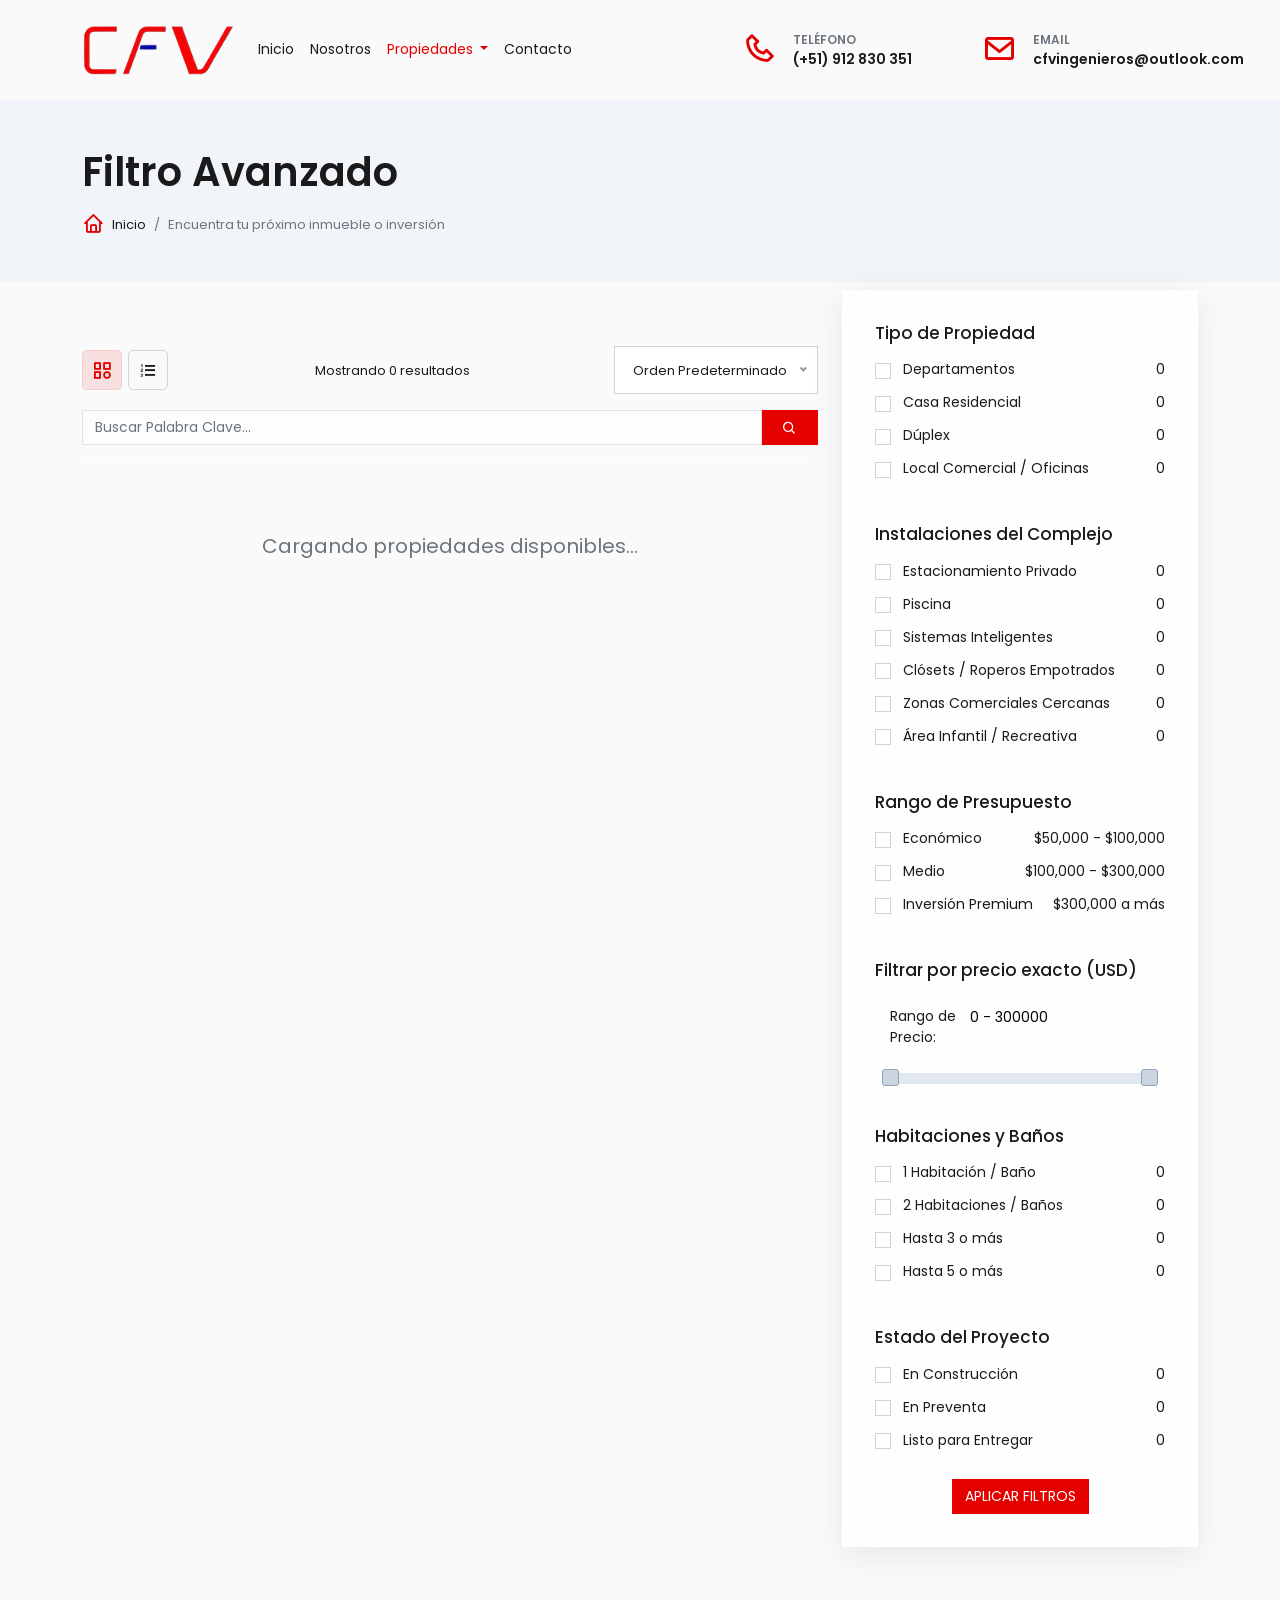
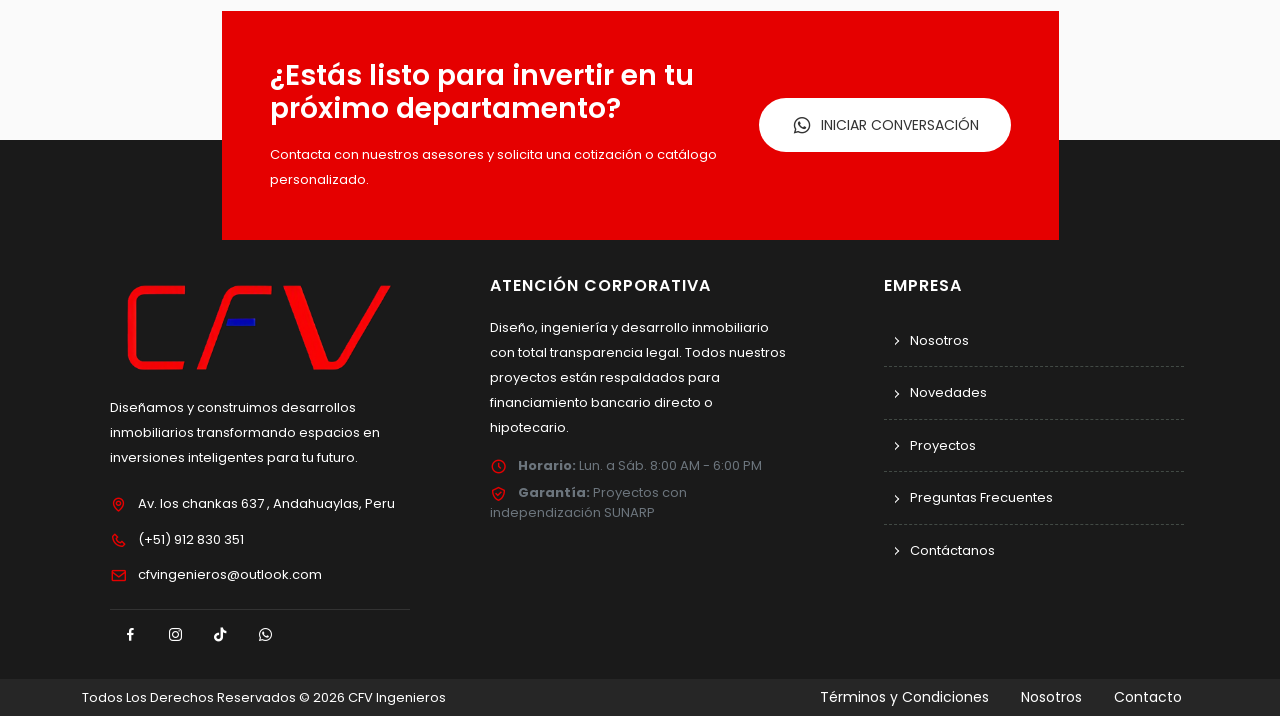
==== commit 55762ecc: "" ====
--- a/search.html
+++ b/search.html
@@ -4,7 +4,23 @@
 <head>
     <meta charset="UTF-8">
     <meta name="viewport" content="width=device-width, initial-scale=1.0">
-    <title>Inmobiliaria - CFV</title>
+    <title>Buscar Proyectos Inmobiliarios en Andahuaylas | CFV Ingenieros</title>
+    <meta name="description" content="Explora y filtra departamentos, casas, dúplex y locales de CFV Ingenieros en Andahuaylas, Apurímac, por precio, estado y características.">
+    <meta name="robots" content="index,follow,max-image-preview:large">
+    <meta name="author" content="CFV Ingenieros">
+    <link rel="canonical" href="https://www.cfvingenieros.com/inmobiliaria/search.html">
+    <meta property="og:locale" content="es_PE">
+    <meta property="og:type" content="website">
+    <meta property="og:site_name" content="CFV Ingenieros">
+    <meta property="og:title" content="Buscar Proyectos Inmobiliarios en Andahuaylas | CFV Ingenieros">
+    <meta property="og:description" content="Filtra proyectos de CFV Ingenieros por tipo de inmueble, precio, estado y características.">
+    <meta property="og:url" content="https://www.cfvingenieros.com/inmobiliaria/search.html">
+    <meta property="og:image" content="https://www.cfvingenieros.com/inmobiliaria/images/frontage.jpg">
+    <meta property="og:image:alt" content="Portafolio inmobiliario de CFV Ingenieros">
+    <meta name="twitter:card" content="summary_large_image">
+    <meta name="twitter:title" content="Buscar Proyectos Inmobiliarios | CFV Ingenieros">
+    <meta name="twitter:description" content="Encuentra tu próximo inmueble o inversión en Andahuaylas.">
+    <meta name="twitter:image" content="https://www.cfvingenieros.com/inmobiliaria/images/frontage.jpg">
 
     <link rel="preconnect" href="https://fonts.googleapis.com">
     <link rel="preconnect" href="https://fonts.gstatic.com" crossorigin>
@@ -21,13 +37,13 @@
     <link rel="stylesheet" href="css/style.css">
 </head>
 
-<body>
+<body data-page="search">
 
     <div id="app">
         <nav class="navbar navbar-expand-lg">
             <div class="container">
                 <a class="navbar-brand" href="index.html" title="Logo">
-                    <img src="images/logo.png" height="50" alt="">
+                    <img src="images/Logo.png" height="50" alt="CFV Ingenieros">
                 </a>
                 <button class="navbar-toggler" type="button" data-bs-toggle="offcanvas" title="Menu Toggle" data-bs-target="#offcanvas" aria-controls="offcanvas">
                     <span class="navbar-toggler-icon"></span>
@@ -35,7 +51,7 @@
                 <div class="offcanvas offcanvas-end w-100" id="offcanvas">
                     <div class="offcanvas-header">
                         <a class="navbar-brand" href="index.html" title="Logo">
-                            <img src="images/logo.png" height="50" alt="">
+                            <img src="images/Logo.png" height="50" alt="CFV Ingenieros">
                         </a>
                         <button type="button" class="btn-close" data-bs-dismiss="offcanvas" aria-label="Close"></button>
                     </div>
@@ -56,7 +72,7 @@
                                 </ul>
                             </li>
                             <li class="nav-item">
-                                <a class="nav-link" href="contacto.html">Contacto</a>
+                                <a class="nav-link" href="https://wa.link/wkljug" target="_blank" rel="noopener">Contacto</a>
                             </li>
                         </ul>
                         <div class="row">
@@ -101,7 +117,8 @@
         <div class="container">
             <div class="row">
                 <div class="col-12 col-md-8">
-                    <main class="filter-results-area">
+                    <main class="filter-results-area" aria-label="Resultados de proyectos inmobiliarios">
+                        <h1 class="visually-hidden">Buscador de proyectos inmobiliarios de CFV Ingenieros</h1>
                         <div class="filter-options">
                             <div class="grid-view">
                                 <a href="#" role="button" title="Vista en cuadrícula" class="active"><i class="bx bx-category"></i></a>
@@ -328,7 +345,7 @@
                 </div>
             </div>
         </section>
-        <div class="footer">
+        <footer class="footer">
             <div class="container">
                 <div class="row">
                     <div class="col-12 col-md-4 mb-5 mb-md-0 d-flex justify-content-center">
@@ -391,7 +408,7 @@
                     </div>
                 </div>
             </div>
-        </div>
+        </footer>
         <div class="copy-right">
             <div class="container">
                 <div class="d-md-flex align-items-center justify-content-between">
@@ -403,7 +420,7 @@
                             <a href="#" class="nav-link">Términos y Condiciones</a>
                         </li>
                         <li class="nav-item">
-                            <a href="#about-us" class="nav-link">Nosotros</a>
+                            <a href="index.html#about-us" class="nav-link">Nosotros</a>
                         </li>
                         <li class="nav-item">
                             <a href="https://wa.link/wkljug" class="nav-link">Contacto</a>
@@ -417,14 +434,61 @@
     <script src="libs/bootstrap/js/bootstrap.bundle.min.js"></script>
     <script src="libs/jquery/jquery-3.7.1.min.js"></script>
     <script src="libs/owl/owl.carousel.min.js"></script>
+    <!-- [CUARENTENA 2026-07-13] Waypoints/CounterUp no existen en libs/ ni son invocados.
     <script src="libs/counterjs/jquery.waypoints.min.js"></script>
     <script src="libs/counterjs/jquery.counterup.min.js"></script>
+    Se conserva la referencia comentada para trazabilidad; esta vista no usa esos plugins. -->
     <script src="libs/niceselect/js/jquery.nice-select.min.js"></script>
     <script src="libs/jquery_ui/jquery-ui.js"></script>
     <script src="libs/slick/slick.min.js"></script>
     <script src="libs/lightcase/js/lightcase.js"></script>
     <script src="libs/lightcase/js/jquery.events.touch.min.js"></script>
     <script src="js/main.js"></script>
+    <script id="cfv-schema-base" type="application/ld+json">
+    {
+      "@context": "https://schema.org",
+      "@graph": [
+        {
+          "@type": "RealEstateAgent",
+          "@id": "https://www.cfvingenieros.com/inmobiliaria#real-estate-agent",
+          "name": "CFV Ingenieros",
+          "url": "https://www.cfvingenieros.com/inmobiliaria",
+          "telephone": "+51912830351",
+          "email": "cfvingenieros@outlook.com",
+          "address": {
+            "@type": "PostalAddress",
+            "streetAddress": "Av. Los Chankas 637",
+            "addressLocality": "Andahuaylas",
+            "addressRegion": "Apurímac",
+            "addressCountry": "PE"
+          }
+        },
+        {
+          "@type": "WebSite",
+          "@id": "https://www.cfvingenieros.com/inmobiliaria#website",
+          "name": "CFV Ingenieros Inmobiliaria",
+          "url": "https://www.cfvingenieros.com/inmobiliaria",
+          "inLanguage": "es-PE"
+        },
+        {
+          "@type": "CollectionPage",
+          "@id": "https://www.cfvingenieros.com/inmobiliaria/search.html#webpage",
+          "url": "https://www.cfvingenieros.com/inmobiliaria/search.html",
+          "name": "Buscar Proyectos Inmobiliarios en Andahuaylas | CFV Ingenieros",
+          "description": "Listado filtrable de proyectos inmobiliarios de CFV Ingenieros en Andahuaylas.",
+          "inLanguage": "es-PE",
+          "isPartOf": { "@id": "https://www.cfvingenieros.com/inmobiliaria#website" },
+          "about": { "@id": "https://www.cfvingenieros.com/inmobiliaria#real-estate-agent" },
+          "mainEntity": {
+            "@type": "ItemList",
+            "@id": "https://www.cfvingenieros.com/inmobiliaria/search.html#listado-proyectos",
+            "name": "Listado de proyectos inmobiliarios de CFV Ingenieros"
+          }
+        }
+      ]
+    }
+    </script>
+    <script src="js/seo-schema.js"></script>
 </body>
 
-</html>+</html>
--- a/css/style.css
+++ b/css/style.css
@@ -1110,16 +1110,6 @@
     opacity: 1;
 }
 
-/* MODIFICACIÓN PREMIUM: Barra lateral de filtros con efecto esmerilado translúcido */
-.filter-sidebar {
-    background: var(--glass-bg) !important;
-    backdrop-filter: var(--glass-blur) !important;
-    -webkit-backdrop-filter: var(--glass-blur) !important;
-    border: 1px solid var(--border-color) !important;
-    box-shadow: var(--box-shadow) !important;
-    padding: 2rem;
-}
-
 .filter-sidebar h4 {
     font-size: 17px;
     font-weight: 500;
@@ -1281,13 +1271,7 @@
     color: var(--main-color);
 }
 
-/* MODIFICACIÓN PREMIUM: Vidrio Esmerilado para el cuadro de envío de reseñas */
 .comment-form {
-    background: var(--glass-bg) !important;
-    backdrop-filter: var(--glass-blur) !important;
-    -webkit-backdrop-filter: var(--glass-blur) !important;
-    border: 1px solid var(--border-color) !important;
-    box-shadow: var(--box-shadow) !important;
     padding: 3rem;
     border-top: 0;
 }
@@ -1341,13 +1325,7 @@
     margin-top: 3.5rem;
 }
 
-/* MODIFICACIÓN PREMIUM: Widgets laterales translúcidos al estilo de la web de Prospera */
 .widget {
-    background: var(--glass-bg) !important;
-    backdrop-filter: var(--glass-blur) !important;
-    -webkit-backdrop-filter: var(--glass-blur) !important;
-    border: 1px solid var(--border-color) !important;
-    box-shadow: var(--box-shadow) !important;
     padding: 2rem;
     margin-bottom: 2rem;
 }
@@ -1455,3 +1433,185 @@
     z-index: 999;
 }
 
+/* ========================================================================== */
+/* Capa responsive aislada — solo móvil/tablet; no altera el escritorio.      */
+/* El atributo data-page permite que cada regla afecte únicamente su vista.   */
+/* ========================================================================== */
+@media (max-width: 767.98px) {
+    body[data-page] {
+        overflow-x: hidden;
+    }
+
+    body[data-page] .container {
+        width: 100%;
+        padding-right: 1rem;
+        padding-left: 1rem;
+    }
+
+    body[data-page] .navbar {
+        height: auto;
+        min-height: 72px;
+    }
+
+    body[data-page] .navbar-brand img {
+        width: auto;
+        height: 42px;
+    }
+
+    body[data-page] .offcanvas-body .row {
+        margin-top: 1rem;
+    }
+
+    body[data-page] .footer [style*="padding-left"] {
+        padding-left: 0 !important;
+    }
+
+    body[data-page] .footer .nav-link {
+        padding-right: 0;
+        padding-left: 0;
+    }
+
+    body[data-page="home"] .header {
+        padding: 4rem 0 3rem;
+        background-position: 62% center;
+    }
+
+    body[data-page="home"] .header .text-content h2 {
+        font-size: clamp(2rem, 10vw, 3rem);
+        line-height: 1.05;
+    }
+
+    body[data-page="home"] .estate-search-box,
+    body[data-page="search"] .filter-sidebar,
+    body[data-page="detail"] .sidebar,
+    body[data-page="detail"] .comment-form {
+        width: 100%;
+        padding: 1.25rem;
+        margin-top: 1rem;
+    }
+
+    body[data-page="home"] .featured-listing-area,
+    body[data-page="home"] .property-store-area,
+    body[data-page="home"] .services-area,
+    body[data-page="home"] .plane-area,
+    body[data-page="home"] .aminities-area,
+    body[data-page="home"] .testimonial-area {
+        padding-top: 2.25rem;
+        padding-bottom: 2.25rem;
+    }
+
+    body[data-page="home"] .featured-list-card .card-image img,
+    body[data-page="search"] .featured-list-card .card-image img {
+        width: 100% !important;
+        height: clamp(210px, 62vw, 300px) !important;
+        object-fit: cover !important;
+    }
+
+    body[data-page="home"] .featured-list-card .card-body .p-4 {
+        padding: 1.25rem !important;
+    }
+
+    body[data-page="home"] .owl-nav {
+        display: none;
+    }
+
+    body[data-page="search"] .page-breadcrumb,
+    body[data-page="detail"] .page-breadcrumb {
+        padding-top: 1.75rem;
+        padding-bottom: 1.75rem;
+    }
+
+    body[data-page="search"] .filter-options {
+        display: grid;
+        grid-template-columns: auto 1fr;
+        gap: .75rem;
+        align-items: center;
+    }
+
+    body[data-page="search"] .filter-options .showing-number {
+        text-align: right;
+    }
+
+    body[data-page="search"] .filter-options .nice-select,
+    body[data-page="search"] .filter-options select {
+        grid-column: 1 / -1;
+        width: 100%;
+    }
+
+    body[data-page="search"] .filter-results-area form {
+        gap: .5rem;
+    }
+
+    body[data-page="search"] .filter-sidebar .slider-box {
+        width: 100%;
+    }
+
+    body[data-page="detail"] .single-gallery {
+        width: 100%;
+        margin-bottom: -6.5rem !important;
+        padding: 0 !important;
+    }
+
+    body[data-page="detail"] .single-gallery-main {
+        --gallery-main-height: 270px;
+    }
+
+    body[data-page="detail"] .single-gallery-main .gallery-main-image {
+        width: 100%;
+        height: 100%;
+        object-fit: contain;
+    }
+
+    body[data-page="detail"] .single-gallery-counter {
+        right: .75rem;
+    }
+
+    body[data-page="detail"] .property-info-content h2 {
+        margin: 1rem 0;
+        font-size: clamp(1.75rem, 8vw, 2.25rem);
+        line-height: 1.2;
+    }
+
+    body[data-page="detail"] .property-info-content > div:first-child {
+        flex-wrap: wrap;
+        gap: .5rem;
+    }
+
+    body[data-page="detail"] .meta-category {
+        margin-right: 0;
+    }
+
+    body[data-page="detail"] .property-detail-info-list {
+        display: block;
+    }
+
+    body[data-page="detail"] .property-detail-info-list ul:nth-child(1),
+    body[data-page="detail"] .property-detail-info-list ul:nth-child(2) {
+        padding: 1.25rem;
+        border-right: 0;
+    }
+
+    body[data-page="detail"] .property-detail-info-list ul:nth-child(1) {
+        border-bottom: 1px solid #CBD5E1;
+    }
+
+    body[data-page="detail"] .g-map {
+        height: 260px;
+    }
+
+    body[data-page="detail"] .comment-form .row {
+        row-gap: 1rem !important;
+    }
+}
+
+@media (min-width: 768px) and (max-width: 991.98px) {
+    body[data-page="search"] .filter-sidebar,
+    body[data-page="detail"] .sidebar {
+        padding: 1.5rem;
+    }
+
+    body[data-page="detail"] .property-detail-info-list ul:nth-child(1),
+    body[data-page="detail"] .property-detail-info-list ul:nth-child(2) {
+        padding: 1.5rem;
+    }
+}
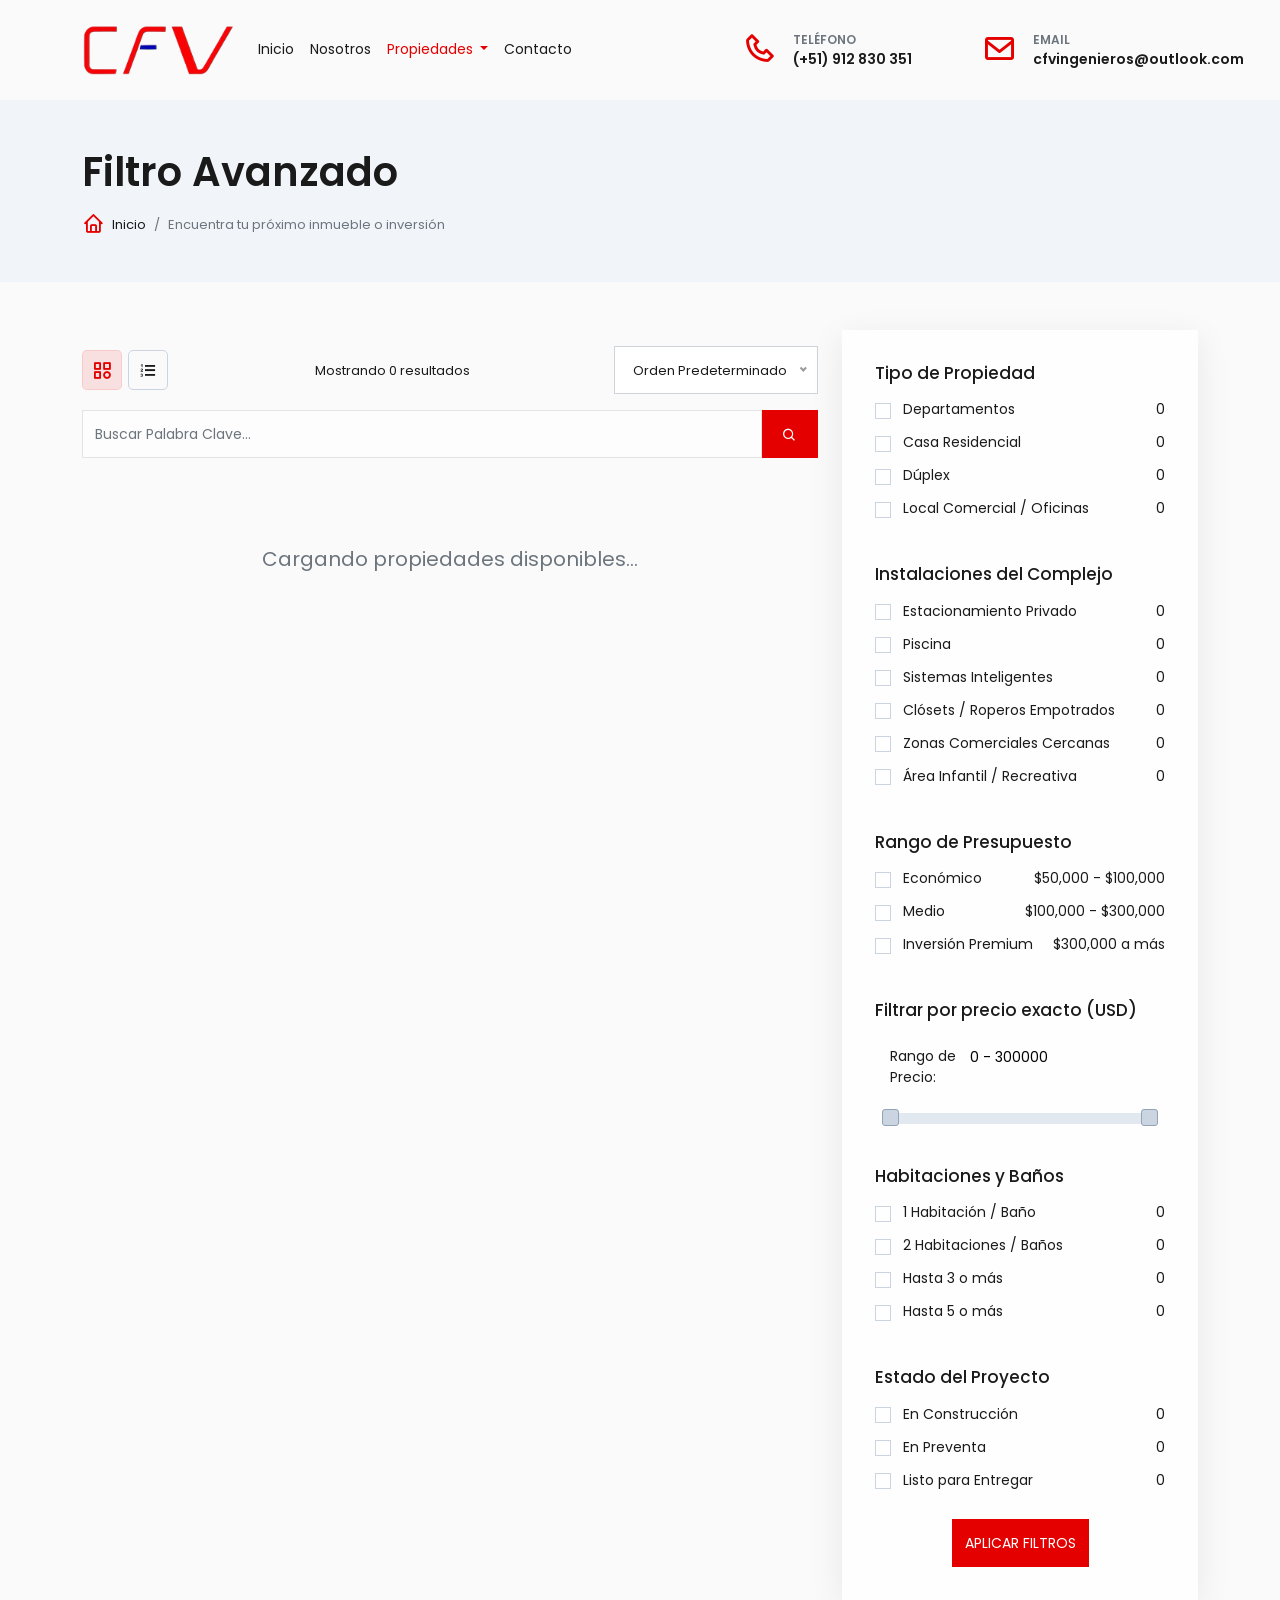
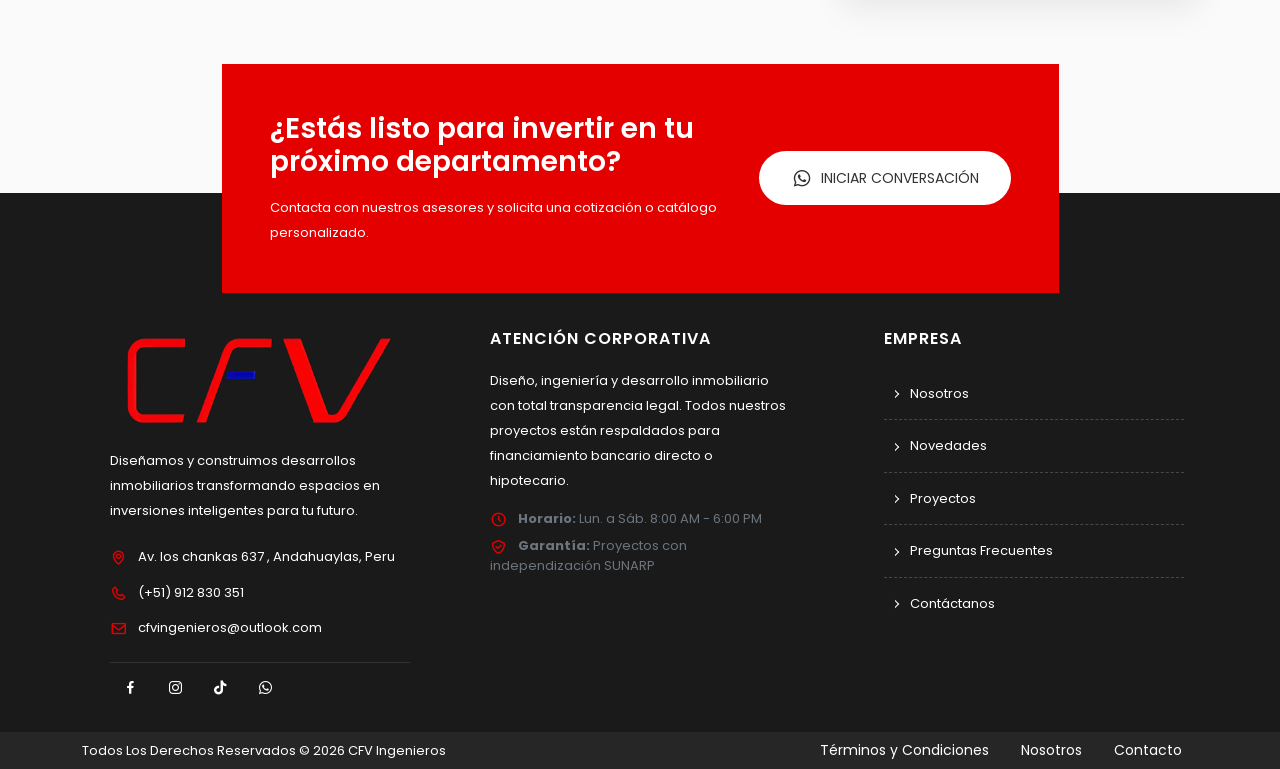
==== commit 7ad12e42: "" ====
--- a/search.html
+++ b/search.html
@@ -417,7 +417,7 @@
                     </p>
                     <ul class="nav justify-content-center justify-content-md-start">
                         <li class="nav-item">
-                            <a href="#" class="nav-link">Términos y Condiciones</a>
+                            <a href="/terminos.html" target="_blank" class="nav-link">Términos y Condiciones</a>
                         </li>
                         <li class="nav-item">
                             <a href="index.html#about-us" class="nav-link">Nosotros</a>
--- a/css/style.css
+++ b/css/style.css
@@ -30,13 +30,7 @@
     color: inherit;
 }
 
-h1,
-h2,
-h3,
-h4,
-h5,
-h6,
-p {
+h1, h2, h3, h4, h5, h6, p {
     margin: 0;
 }
 
@@ -79,13 +73,7 @@
 }
 
 @media (min-width: 1400px) {
-
-    .container,
-    .container-lg,
-    .container-md,
-    .container-sm,
-    .container-xl,
-    .container-xxl {
+    .container, .container-lg, .container-md, .container-sm, .container-xl, .container-xxl {
         max-width: 1200px;
     }
 }
@@ -96,7 +84,7 @@
     --element-height: 3rem;
     border-radius: 0;
     font-size: inherit;
-    height: var(--elment-height);
+    height: var(--element-height);
     text-transform: capitalize;
 }
 
@@ -122,7 +110,7 @@
     text-transform: uppercase;
     border-color: var(--main-color);
     background-color: var(--main-color);
-    line-height: calc(var(--elment-height) - 13px);
+    line-height: calc(var(--element-height) - 13px);
 }
 
 .btn:after {
@@ -175,10 +163,10 @@
     width: 100%;
 }
 
-/*  =========================================================================   Navbar  */
+/* =========================================================================   Navbar  */
 .navbar {
     padding: 0;
-    height: 100px;
+    min-height: 100px;
     transition: 0.3s linear;
 }
 
@@ -308,7 +296,7 @@
     }
 }
 
-/*  =========================================================================   Header  */
+/* =========================================================================   Header  */
 .header {
     background: url("../images/frontage.jpg");
     background-position: center;
@@ -323,7 +311,6 @@
     position: absolute;
     width: 100%;
     height: 100%;
-    /* Gradiente ajustado con matiz oscuro y transparente */
     background: linear-gradient(135deg, var(--dark-color), transparent 60%);
     top: 0;
 }
@@ -421,7 +408,6 @@
     animation: pulsing 2s linear infinite;
 }
 
-/* MODIFICACIÓN: Aplicación del efecto Vidrio Esmerilado (Glassmorphism) a las cajas principales */
 .estate-search-box,
 .filter-sidebar, 
 .sidebar, 
@@ -434,12 +420,25 @@
     box-shadow: var(--box-shadow) !important;
     padding: 2rem;
     margin: 0 auto;
-    margin-top: -40px;
+margin-top: 0;
     z-index: 1;
     position: relative;
 }
 
-/* Ajustes complementarios de entradas de texto sobre transparencias */
+/* Improve mobile performance: disable heavy backdrop-filter on small screens */
+@media (max-width: 767px) {
+.estate-search-box,
+.filter-sidebar,
+.sidebar,
+.comment-form,
+.widget {
+    backdrop-filter: none !important;
+    -webkit-backdrop-filter: none !important;
+    padding: 1rem;
+    margin-top: 0;
+}
+}
+
 .form-control {
     background: rgba(255, 255, 255, 0.6) !important;
     border: 1px solid rgba(0, 0, 0, 0.1) !important;
@@ -449,7 +448,7 @@
     background: rgba(255, 255, 255, 0.95) !important;
 }
 
-/*  =========================================================================   About  */
+/* =========================================================================   About  */
 .list-icons i {
     --icon-height: 45px;
     background-color: rgb(var(--main-rgb-color), 0.10);
@@ -472,7 +471,7 @@
     bottom: .9375rem;
 }
 
-/*  =========================================================================   Statistics  */
+/* =========================================================================   Statistics  */
 .statistic-area {
     color: white;
     padding: 0;
@@ -480,7 +479,6 @@
 
 @media (min-width: 992px) {
     .statistic-area {
-        /* ACTUALIZACIÓN: Gradiente corporativo alineado al gris y rojo de CFV */
         background: linear-gradient(to right, var(--main-color) 50%, var(--dark-color) 50%);
     }
 }
@@ -521,22 +519,20 @@
     margin-top: 12px;
 }
 
-/* MODIFICACIÓN: Degradado secuencial sofisticado de grises oscuros institucionales para las barras de progreso */
 .statistic-area .col-lg-2:nth-child(2) { background-color: #121212; }
 .statistic-area .col-lg-2:nth-child(3) { background-color: #1c1c1c; }
 .statistic-area .col-lg-2:nth-child(4) { background-color: #262626; }
 .statistic-area .col-lg-2:nth-child(5) { background-color: #303030; }
 .statistic-area .col-lg-2:nth-child(6) { background-color: #3a3a3a; }
 
-/*  =========================================================================   Property Store  */
+/* =========================================================================   Property Store  */
 .bg-main-color {
     background-color: var(--main-color);
     color: white;
 }
 
-/*  =========================================================================   Services  */
+/* =========================================================================   Services  */
 .services-card {
-    /* ACTUALIZACIÓN: Estilo refinado para las tarjetas de servicios integrando la nueva identidad */
     border: 1px solid var(--dark-color);
     box-shadow: 5px 5px var(--dark-color);
     transition: 0.5s cubic-bezier(0.075, 0.82, 0.165, 1);
@@ -575,8 +571,7 @@
     box-shadow: 5px 5px var(--main-color);
 }
 
-/*  =========================================================================   Featured Listing Properties  */
-/* MODIFICACIÓN PREMIUM: Inyección de efecto de Vidrio Esmerilado translúcido a las tarjetas del catálogo */
+/* =========================================================================   Featured Listing Properties  */
 .featured-list-card {
     background: var(--glass-bg) !important;
     backdrop-filter: var(--glass-blur) !important;
@@ -658,7 +653,7 @@
     border-top: none;
 }
 
-/*  =========================================================================   Plane Area  */
+/* =========================================================================   Plane Area  */
 .sketch-details {
     background-color: var(--main-color);
     color: white;
@@ -697,7 +692,7 @@
     font-size: 14px;
 }
 
-/*  =========================================================================   Aminities Area  */
+/* =========================================================================   Aminities Area  */
 .aminity-card {
     display: grid;
     place-content: center;
@@ -707,7 +702,7 @@
     text-align: center;
     transition: 0.2s linear;
     border: 1px solid transparent;
-    background-color: #F8FAFC; /* Un tono gris claro premium más limpio */
+    background-color: #F8FAFC;
 }
 
 .aminity-card:hover {
@@ -728,7 +723,7 @@
     margin: 0.75rem auto;
 }
 
-/*  =========================================================================   Owl Carousel  */
+/* =========================================================================   Owl Carousel  */
 .owl-stage-outer {
     height: 10%;
 }
@@ -800,8 +795,7 @@
     }
 }
 
-/*  =========================================================================   Clients Testimonails  */
-/* MODIFICACIÓN: Efecto vidrio esmerilado translúcido aplicado a los testimonios de clientes */
+/* =========================================================================   Clients Testimonials  */
 .card.feedback-card {
     background: var(--glass-bg) !important;
     backdrop-filter: var(--glass-blur) !important;
@@ -837,7 +831,7 @@
     top: -25px;
 }
 
-/*  =========================================================================   Call To Action  */
+/* =========================================================================   Call To Action  */
 .call-to-action-inner {
     background-color: var(--main-color);
     color: white;
@@ -868,9 +862,9 @@
     color: #333;
     align-self: center;
     padding: 1rem 2rem;
-    display: inline-flex !important;  /* MODIFICACIÓN: Une el icono y texto horizontalmente */
-    white-space: nowrap !important;   /* MODIFICACIÓN: Evita que el texto se parta en dos */
-    border-radius: 30px !important;   /* MODIFICACIÓN: Le da el acabado redondeado moderno */
+    display: inline-flex !important;
+    white-space: nowrap !important;
+    border-radius: 30px !important;
     align-items: center;
     text-transform: uppercase;
     transition: 0.3s ease;
@@ -895,9 +889,7 @@
     }
 }
 
-/*  =========================================================================   Call To Action  */
-
-
+/* =========================================================================   Footer  */
 .footer {
     padding: 2.25rem;
     background-color: var(--dark-color);
@@ -956,11 +948,11 @@
 }
 
 .copy-right {
-    background-color: #262626; /* Gris carbón balanceado para la banda de créditos */
+    background-color: #262626;
     color: white;
 }
 
-/*  =========================================================================   Search.html  */
+/* =========================================================================  Search.html  */
 .page-breadcrumb {
     background-color: #F1F5F9;
     margin: 0;
@@ -999,7 +991,6 @@
 }
 
 .grid-view a.active {
-    /* ACTUALIZACIÓN: Adaptación segura al RGB de tu nuevo color rojo de marca */
     background-color: rgba(var(--main-rgb-color), 0.1);
     color: var(--main-color);
     border-color: rgba(var(--main-rgb-color), 0.1);
@@ -1019,23 +1010,22 @@
 
 .property-item {
     margin-bottom: 1.5rem;
-    position: relative !important; /* Mantiene el límite del stretched-link para los textos */
+    position: relative !important;
 }
 
 .property-image {
-    position: relative !important; /* CORRECCIÓN: Cambiado de static a relative para que el enlace tome tamaño real */
-    z-index: 1 !important;         /* Asegura que la caja de la foto flote en una capa limpia */
+    position: relative !important;
+    z-index: 1 !important;
     overflow: hidden;
 }
 
 .property-image img {
     width: 100%;
     object-fit: cover;
-    pointer-events: auto !important; /* CRÍTICO: Fuerza a la foto a reaccionar y capturar el clic obligatoriamente */
-    cursor: pointer !important;       /* Muestra el ícono de la mano de hipervínculo en el mouse */
-}
-
-/* MODIFICACIÓN PREMIUM: Vidrio Esmerilado (Glassmorphism) para los detalles del catálogo */
+    pointer-events: auto !important;
+    cursor: pointer !important;
+}
+
 .property-details {
     background: var(--glass-bg) !important;
     backdrop-filter: var(--glass-blur) !important;
@@ -1043,8 +1033,8 @@
     border: 1px solid var(--border-color) !important;
     box-shadow: var(--box-shadow) !important;
     padding: 2rem;
-    position: relative !important; /* 2. AÑADIR ESTA LÍNEA */
-    z-index: 1 !important;        /* 3. AÑADIR ESTA LÍNEA */
+    position: relative !important;
+    z-index: 1 !important;
     transition: 0.3s cubic-bezier(0.075, 0.82, 0.165, 1);
 }
 
@@ -1081,7 +1071,6 @@
 }
 
 .property-details ul li {
-    /* display: inline-block; */
     margin-right: 1.25rem;
 }
 
@@ -1102,7 +1091,6 @@
 }
 
 .slider-gallery .slick-slider:hover img {
-    /* filter: grayscale(1) blur(2px); */
     opacity: 0.3;
 }
 
@@ -1211,8 +1199,7 @@
     border-bottom-right-radius: 50%;
 }
 
-
-/*  =========================================================================   Single.html  */
+/* =========================================================================  Single.html  */
 .meta-category {
     background-color: var(--main-color);
     color: white;
@@ -1229,7 +1216,7 @@
 }
 
 .bg-orange {
-    background-color: var(--main-color) !important; /* Sincronizado con el rojo corporativo */
+    background-color: var(--main-color) !important;
 }
 
 .property-info-content h2 {
@@ -1293,7 +1280,7 @@
 }
 
 .product-ratting i {
-    color: #FFC107; /* Amarillo dorado limpio para las estrellas */
+    color: #FFC107;
     font-size: 13px;
 }
 
@@ -1368,7 +1355,7 @@
 }
 
 .product-price {
-    color: var(--main-color); /* Cambiado de red fijo a tu variable global */
+    color: var(--main-color);
     font-size: 13px;
     font-weight: 600;
 }
@@ -1379,7 +1366,7 @@
 }
 
 .tag-widget a {
-    background-color: rgba(0, 0, 0, 0.05); /* Fondo gris claro suave para las etiquetas */
+    background-color: rgba(0, 0, 0, 0.05);
     font-size: 12px;
     padding: .5rem 1rem;
     margin-bottom: 4px;
@@ -1391,7 +1378,7 @@
 
 .tag-widget a:hover {
     color: white;
-    background-color: var(--main-color); /* Al pasar el mouse se ilumina con el rojo de CFV */
+    background-color: var(--main-color);
     border-color: var(--main-color);
 }
 
@@ -1428,66 +1415,30 @@
     left: 0;
     width: 20px;
     height: 20px;
-    background-color: rgba(var(--main-rgb-color), 0.5); /* Cambiado el verde anterior por el rojo rgb translúcido */
+    background-color: rgba(var(--main-rgb-color), 0.5);
     border-radius: 100%;
     z-index: 999;
 }
 
 /* ========================================================================== */
 /* Capa responsive aislada — solo móvil/tablet; no altera el escritorio.      */
-/* El atributo data-page permite que cada regla afecte únicamente su vista.   */
 /* ========================================================================== */
 @media (max-width: 767.98px) {
-    body[data-page] {
-        overflow-x: hidden;
-    }
-
-    body[data-page] .container {
-        width: 100%;
-        padding-right: 1rem;
-        padding-left: 1rem;
-    }
-
-    body[data-page] .navbar {
-        height: auto;
-        min-height: 72px;
-    }
-
-    body[data-page] .navbar-brand img {
-        width: auto;
-        height: 42px;
-    }
-
-    body[data-page] .offcanvas-body .row {
-        margin-top: 1rem;
-    }
-
-    body[data-page] .footer [style*="padding-left"] {
-        padding-left: 0 !important;
-    }
-
-    body[data-page] .footer .nav-link {
-        padding-right: 0;
-        padding-left: 0;
-    }
-
-    body[data-page="home"] .header {
-        padding: 4rem 0 3rem;
-        background-position: 62% center;
-    }
-
-    body[data-page="home"] .header .text-content h2 {
-        font-size: clamp(2rem, 10vw, 3rem);
-        line-height: 1.05;
-    }
-
+    body[data-page] { overflow-x: hidden; }
+    body[data-page] .container { width: 100%; padding-right: 1rem; padding-left: 1rem; }
+    body[data-page] .navbar { height: auto; min-height: 72px; }
+    body[data-page] .navbar-brand img { width: auto; height: 42px; }
+    body[data-page] .offcanvas-body .row { margin-top: 1rem; }
+    body[data-page] .footer [style*="padding-left"] { padding-left: 0 !important; }
+    body[data-page] .footer .nav-link { padding-right: 0; padding-left: 0; }
+    body[data-page="home"] .header { padding: 4rem 0 3rem; background-position: 62% center; }
+    body[data-page="home"] .header .text-content h2 { font-size: clamp(2rem, 10vw, 3rem); line-height: 1.05; }
+    
     body[data-page="home"] .estate-search-box,
     body[data-page="search"] .filter-sidebar,
     body[data-page="detail"] .sidebar,
     body[data-page="detail"] .comment-form {
-        width: 100%;
-        padding: 1.25rem;
-        margin-top: 1rem;
+        width: 100%; padding: 1.25rem; margin-top: 1rem;
     }
 
     body[data-page="home"] .featured-listing-area,
@@ -1496,122 +1447,45 @@
     body[data-page="home"] .plane-area,
     body[data-page="home"] .aminities-area,
     body[data-page="home"] .testimonial-area {
-        padding-top: 2.25rem;
-        padding-bottom: 2.25rem;
+        padding-top: 2.25rem; padding-bottom: 2.25rem;
     }
 
     body[data-page="home"] .featured-list-card .card-image img,
     body[data-page="search"] .featured-list-card .card-image img {
-        width: 100% !important;
-        height: clamp(210px, 62vw, 300px) !important;
-        object-fit: cover !important;
-    }
-
-    body[data-page="home"] .featured-list-card .card-body .p-4 {
-        padding: 1.25rem !important;
-    }
-
-    body[data-page="home"] .owl-nav {
-        display: none;
-    }
-
+        width: 100% !important; height: clamp(210px, 62vw, 300px) !important; object-fit: cover !important;
+    }
+
+    body[data-page="home"] .featured-list-card .card-body .p-4 { padding: 1.25rem !important; }
+    body[data-page="home"] .owl-nav { display: none; }
+    
     body[data-page="search"] .page-breadcrumb,
     body[data-page="detail"] .page-breadcrumb {
-        padding-top: 1.75rem;
-        padding-bottom: 1.75rem;
-    }
-
-    body[data-page="search"] .filter-options {
-        display: grid;
-        grid-template-columns: auto 1fr;
-        gap: .75rem;
-        align-items: center;
-    }
-
-    body[data-page="search"] .filter-options .showing-number {
-        text-align: right;
-    }
-
+        padding-top: 1.75rem; padding-bottom: 1.75rem;
+    }
+
+    body[data-page="search"] .filter-options { display: grid; grid-template-columns: auto 1fr; gap: .75rem; align-items: center; }
+    body[data-page="search"] .filter-options .showing-number { text-align: right; }
     body[data-page="search"] .filter-options .nice-select,
-    body[data-page="search"] .filter-options select {
-        grid-column: 1 / -1;
-        width: 100%;
-    }
-
-    body[data-page="search"] .filter-results-area form {
-        gap: .5rem;
-    }
-
-    body[data-page="search"] .filter-sidebar .slider-box {
-        width: 100%;
-    }
-
-    body[data-page="detail"] .single-gallery {
-        width: 100%;
-        margin-bottom: -6.5rem !important;
-        padding: 0 !important;
-    }
-
-    body[data-page="detail"] .single-gallery-main {
-        --gallery-main-height: 270px;
-    }
-
-    body[data-page="detail"] .single-gallery-main .gallery-main-image {
-        width: 100%;
-        height: 100%;
-        object-fit: contain;
-    }
-
-    body[data-page="detail"] .single-gallery-counter {
-        right: .75rem;
-    }
-
-    body[data-page="detail"] .property-info-content h2 {
-        margin: 1rem 0;
-        font-size: clamp(1.75rem, 8vw, 2.25rem);
-        line-height: 1.2;
-    }
-
-    body[data-page="detail"] .property-info-content > div:first-child {
-        flex-wrap: wrap;
-        gap: .5rem;
-    }
-
-    body[data-page="detail"] .meta-category {
-        margin-right: 0;
-    }
-
-    body[data-page="detail"] .property-detail-info-list {
-        display: block;
-    }
-
+    body[data-page="search"] .filter-options select { grid-column: 1 / -1; width: 100%; }
+    body[data-page="search"] .filter-results-area form { gap: .5rem; }
+    body[data-page="search"] .filter-sidebar .slider-box { width: 100%; }
+    /* ============================================================== */
+
+    body[data-page="detail"] .single-gallery-counter { right: .75rem; }
+    body[data-page="detail"] .property-info-content h2 { font-size: clamp(1.75rem, 8vw, 2.25rem); line-height: 1.2; margin: 1rem 0; }
+    body[data-page="detail"] .property-info-content > div:first-child { flex-wrap: wrap; gap: .5rem; }
+    body[data-page="detail"] .meta-category { margin-right: 0; }
+    body[data-page="detail"] .property-detail-info-list { display: block; }
     body[data-page="detail"] .property-detail-info-list ul:nth-child(1),
-    body[data-page="detail"] .property-detail-info-list ul:nth-child(2) {
-        padding: 1.25rem;
-        border-right: 0;
-    }
-
-    body[data-page="detail"] .property-detail-info-list ul:nth-child(1) {
-        border-bottom: 1px solid #CBD5E1;
-    }
-
-    body[data-page="detail"] .g-map {
-        height: 260px;
-    }
-
-    body[data-page="detail"] .comment-form .row {
-        row-gap: 1rem !important;
-    }
+    body[data-page="detail"] .property-detail-info-list ul:nth-child(2) { padding: 1.25rem; border-right: 0; }
+    body[data-page="detail"] .property-detail-info-list ul:nth-child(1) { border-bottom: 1px solid #CBD5E1; }
+    body[data-page="detail"] .g-map { height: 260px; }
+    body[data-page="detail"] .comment-form .row { row-gap: 1rem !important; }
 }
 
 @media (min-width: 768px) and (max-width: 991.98px) {
     body[data-page="search"] .filter-sidebar,
-    body[data-page="detail"] .sidebar {
-        padding: 1.5rem;
-    }
-
+    body[data-page="detail"] .sidebar { padding: 1.5rem; }
     body[data-page="detail"] .property-detail-info-list ul:nth-child(1),
-    body[data-page="detail"] .property-detail-info-list ul:nth-child(2) {
-        padding: 1.5rem;
-    }
-}
+    body[data-page="detail"] .property-detail-info-list ul:nth-child(2) { padding: 1.5rem; }
+}
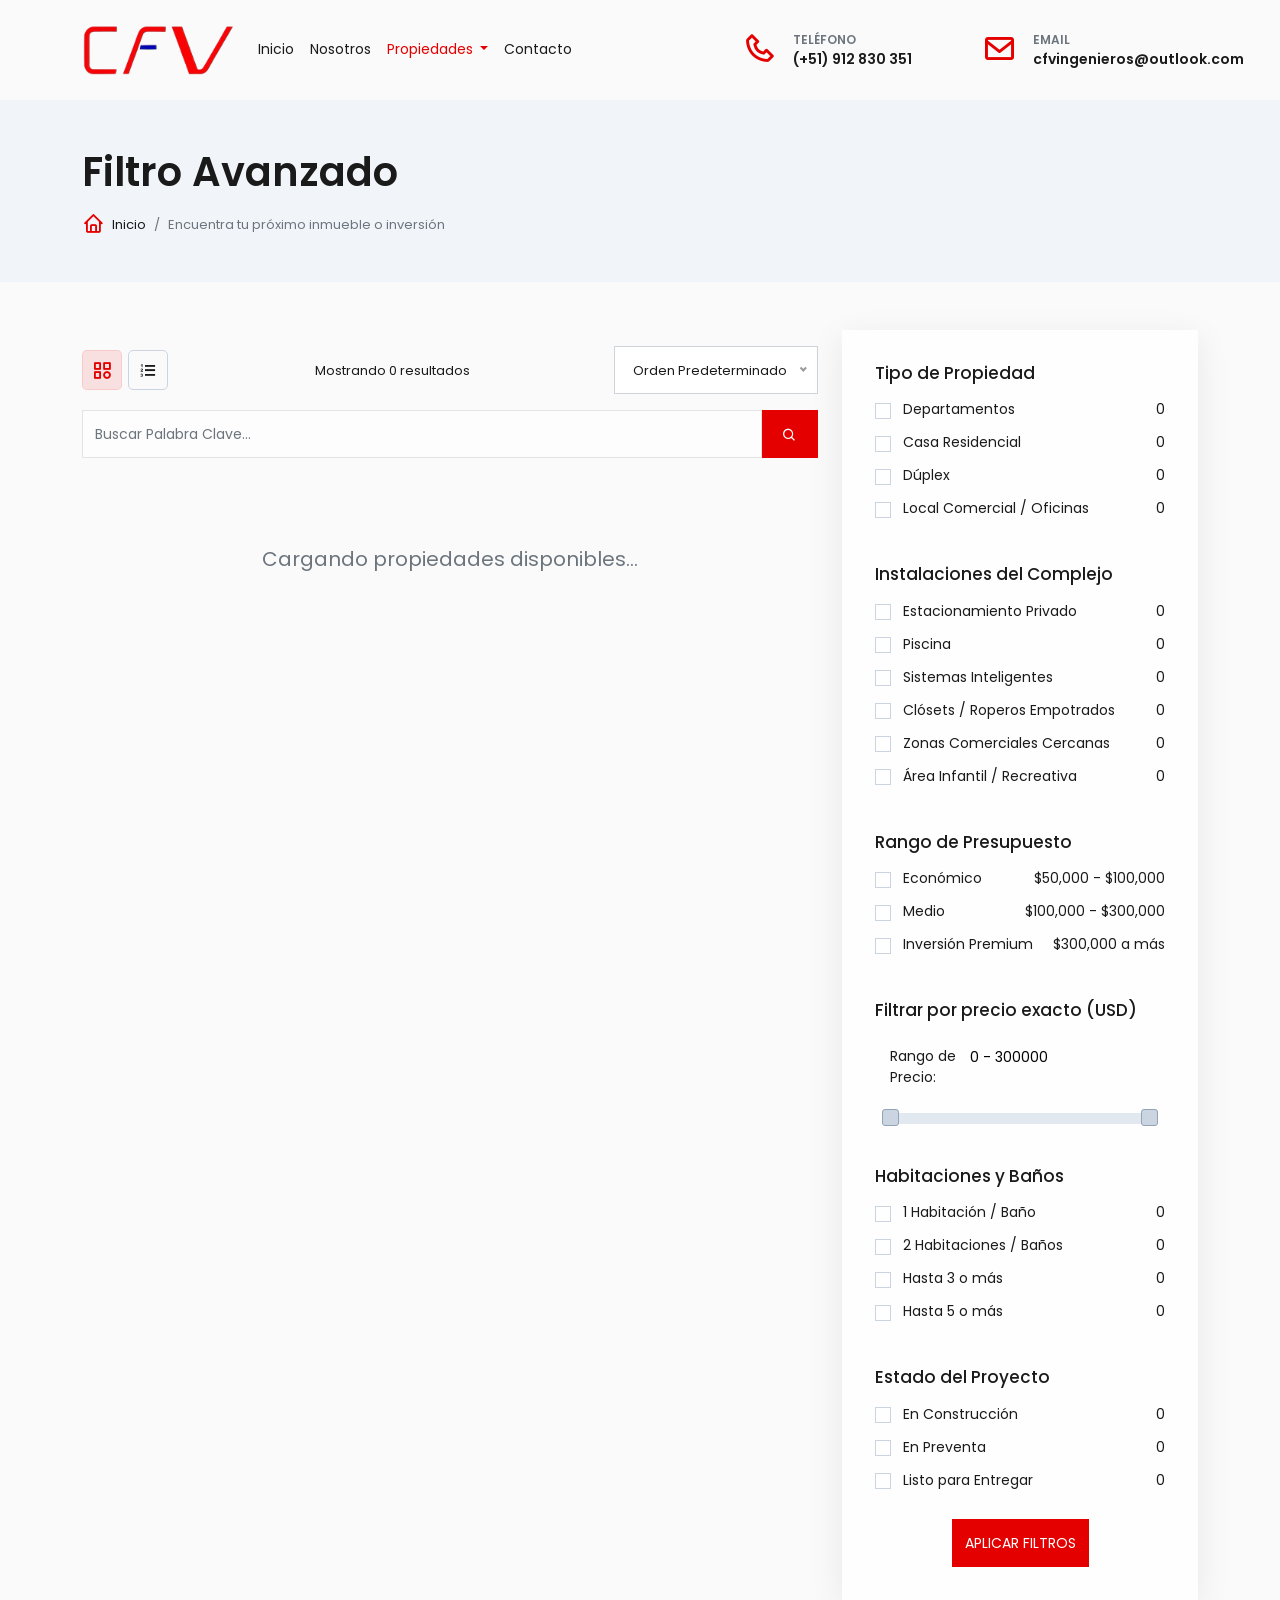
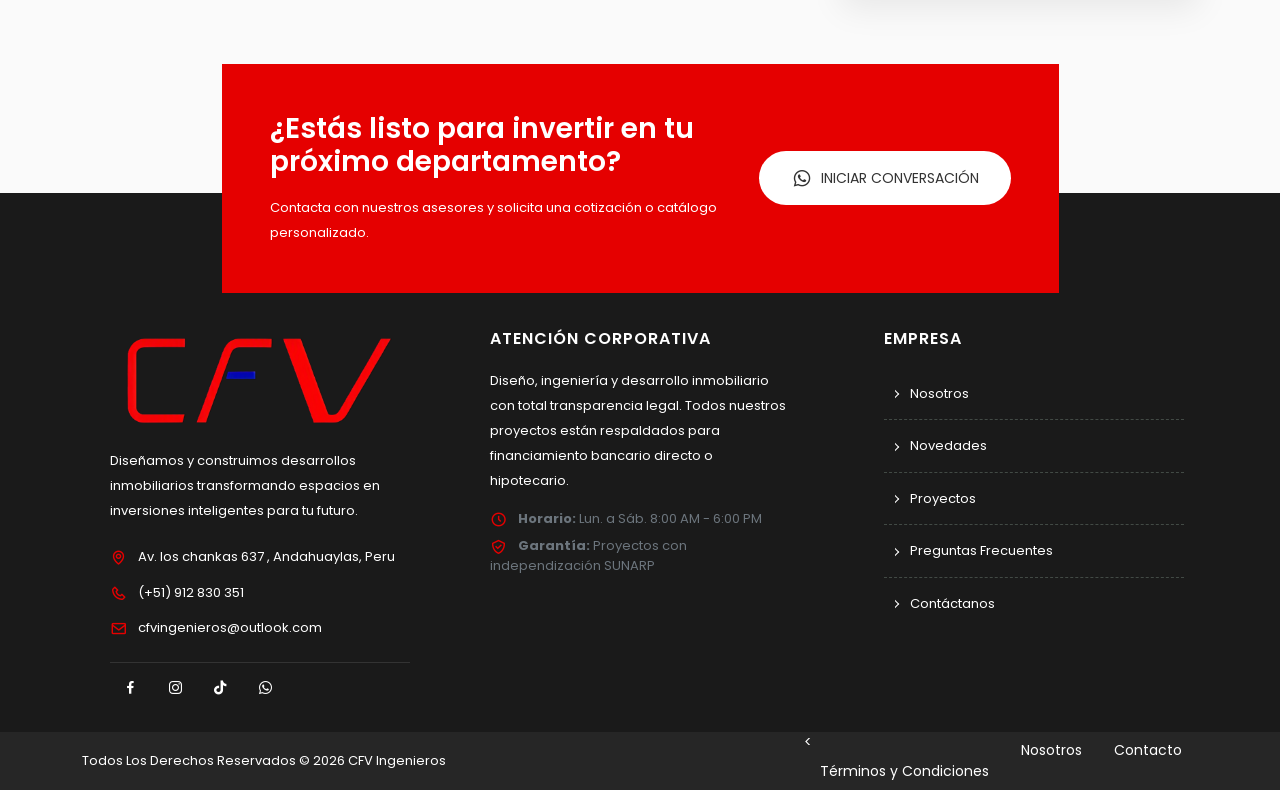
==== commit 4b7ab399: "" ====
--- a/search.html
+++ b/search.html
@@ -417,7 +417,7 @@
                     </p>
                     <ul class="nav justify-content-center justify-content-md-start">
                         <li class="nav-item">
-                            <a href="/terminos.html" target="_blank" class="nav-link">Términos y Condiciones</a>
+                            <<a href="terminos.html" class="nav-link">Términos y Condiciones</a>
                         </li>
                         <li class="nav-item">
                             <a href="index.html#about-us" class="nav-link">Nosotros</a>
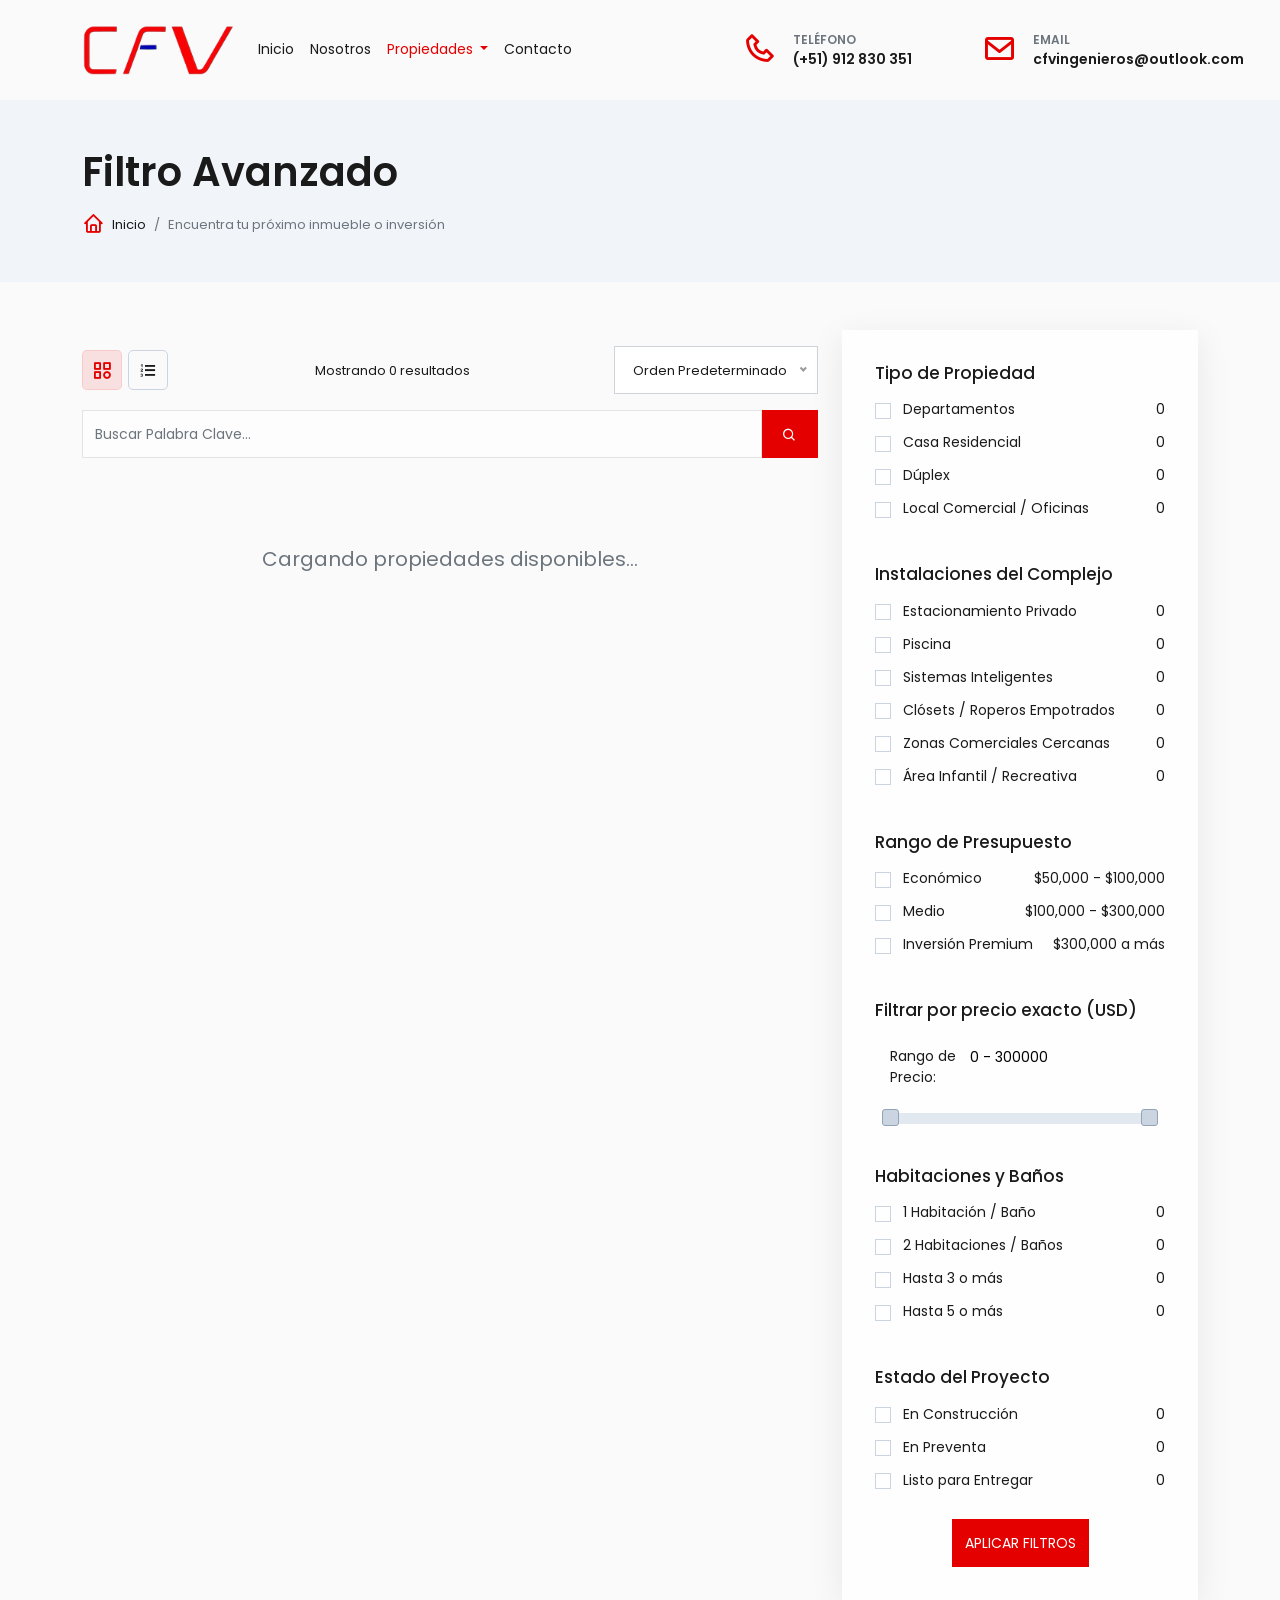
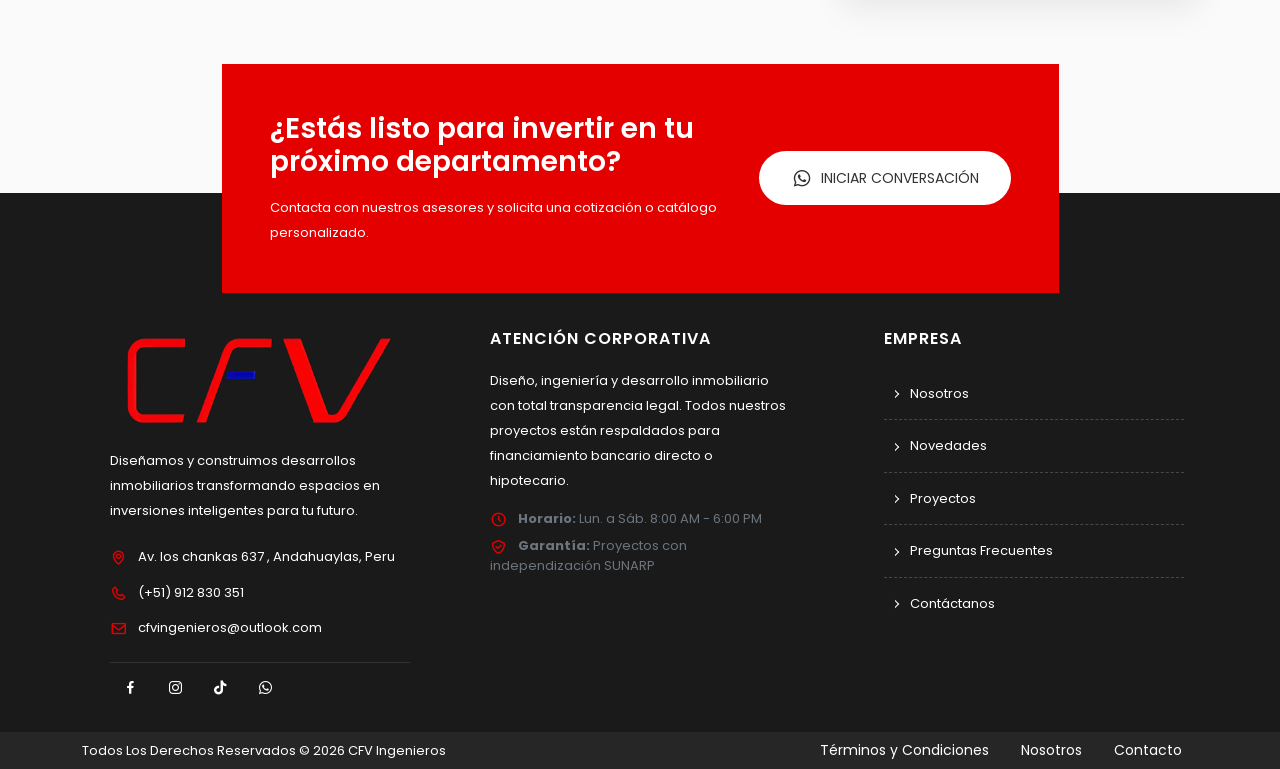
==== commit 3a27fade: "" ====
--- a/search.html
+++ b/search.html
@@ -398,10 +398,10 @@
                         <div style="max-width: 300px; width: 100%; text-align: left;">
                             <h6>Empresa</h6>
                             <ul class="nav flex-column page-list">
-                                <li class="nav-item"><a href="#about-us" class="nav-link">Nosotros</a></li>
+                                <li class="nav-item"><a href="index.html#about-us" class="nav-link">Nosotros</a></li>
                                 <li class="nav-item"><a href="#" class="nav-link">Novedades</a></li>
                                 <li class="nav-item"><a href="search.html" class="nav-link">Proyectos</a></li>
-                                <li class="nav-item"><a href="#" class="nav-link">Preguntas Frecuentes</a></li>
+                                <li class="nav-item"><a href="terminos.html" class="nav-link">Preguntas Frecuentes</a></li>
                                 <li class="nav-item"><a href="https://wa.link/wkljug" class="nav-link border-0">Contáctanos</a></li>
                             </ul>
                         </div>
@@ -417,7 +417,7 @@
                     </p>
                     <ul class="nav justify-content-center justify-content-md-start">
                         <li class="nav-item">
-                            <<a href="terminos.html" class="nav-link">Términos y Condiciones</a>
+                            <a href="terminos.html" class="nav-link">Términos y Condiciones</a>
                         </li>
                         <li class="nav-item">
                             <a href="index.html#about-us" class="nav-link">Nosotros</a>
